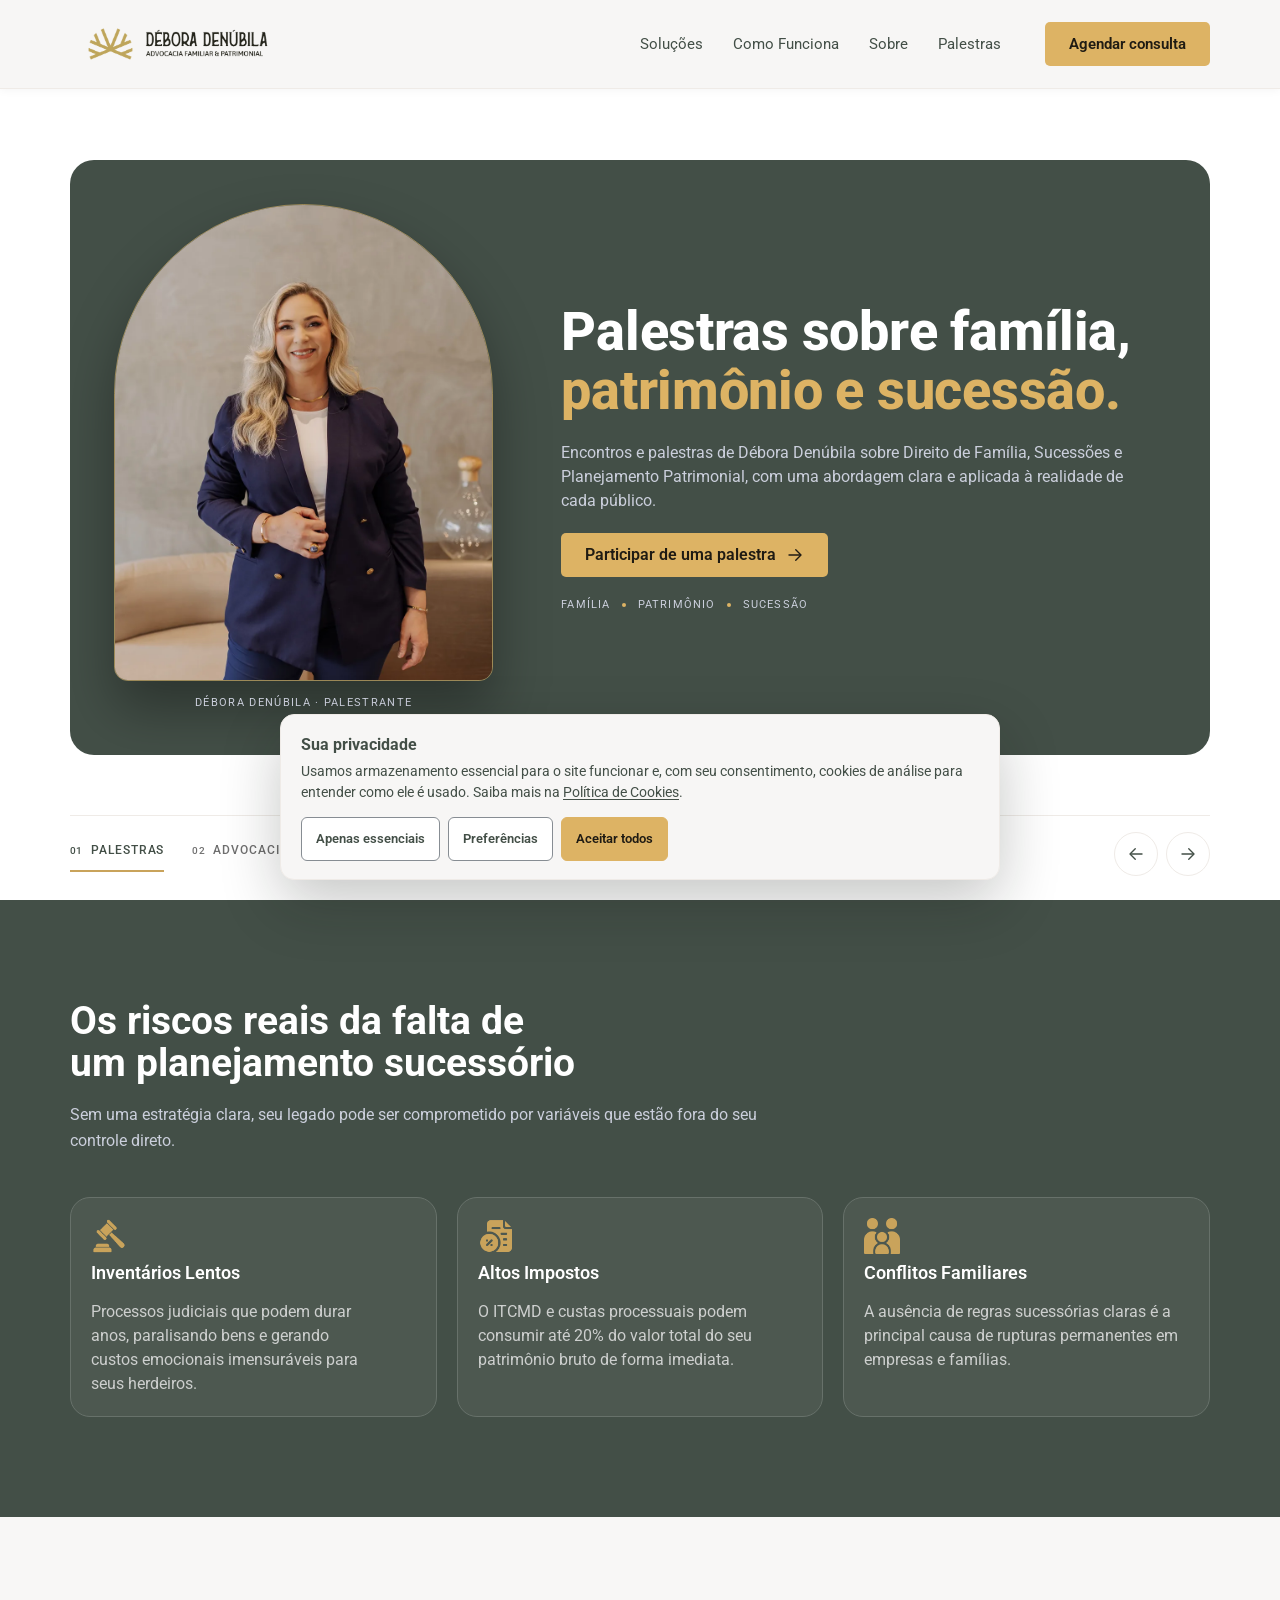
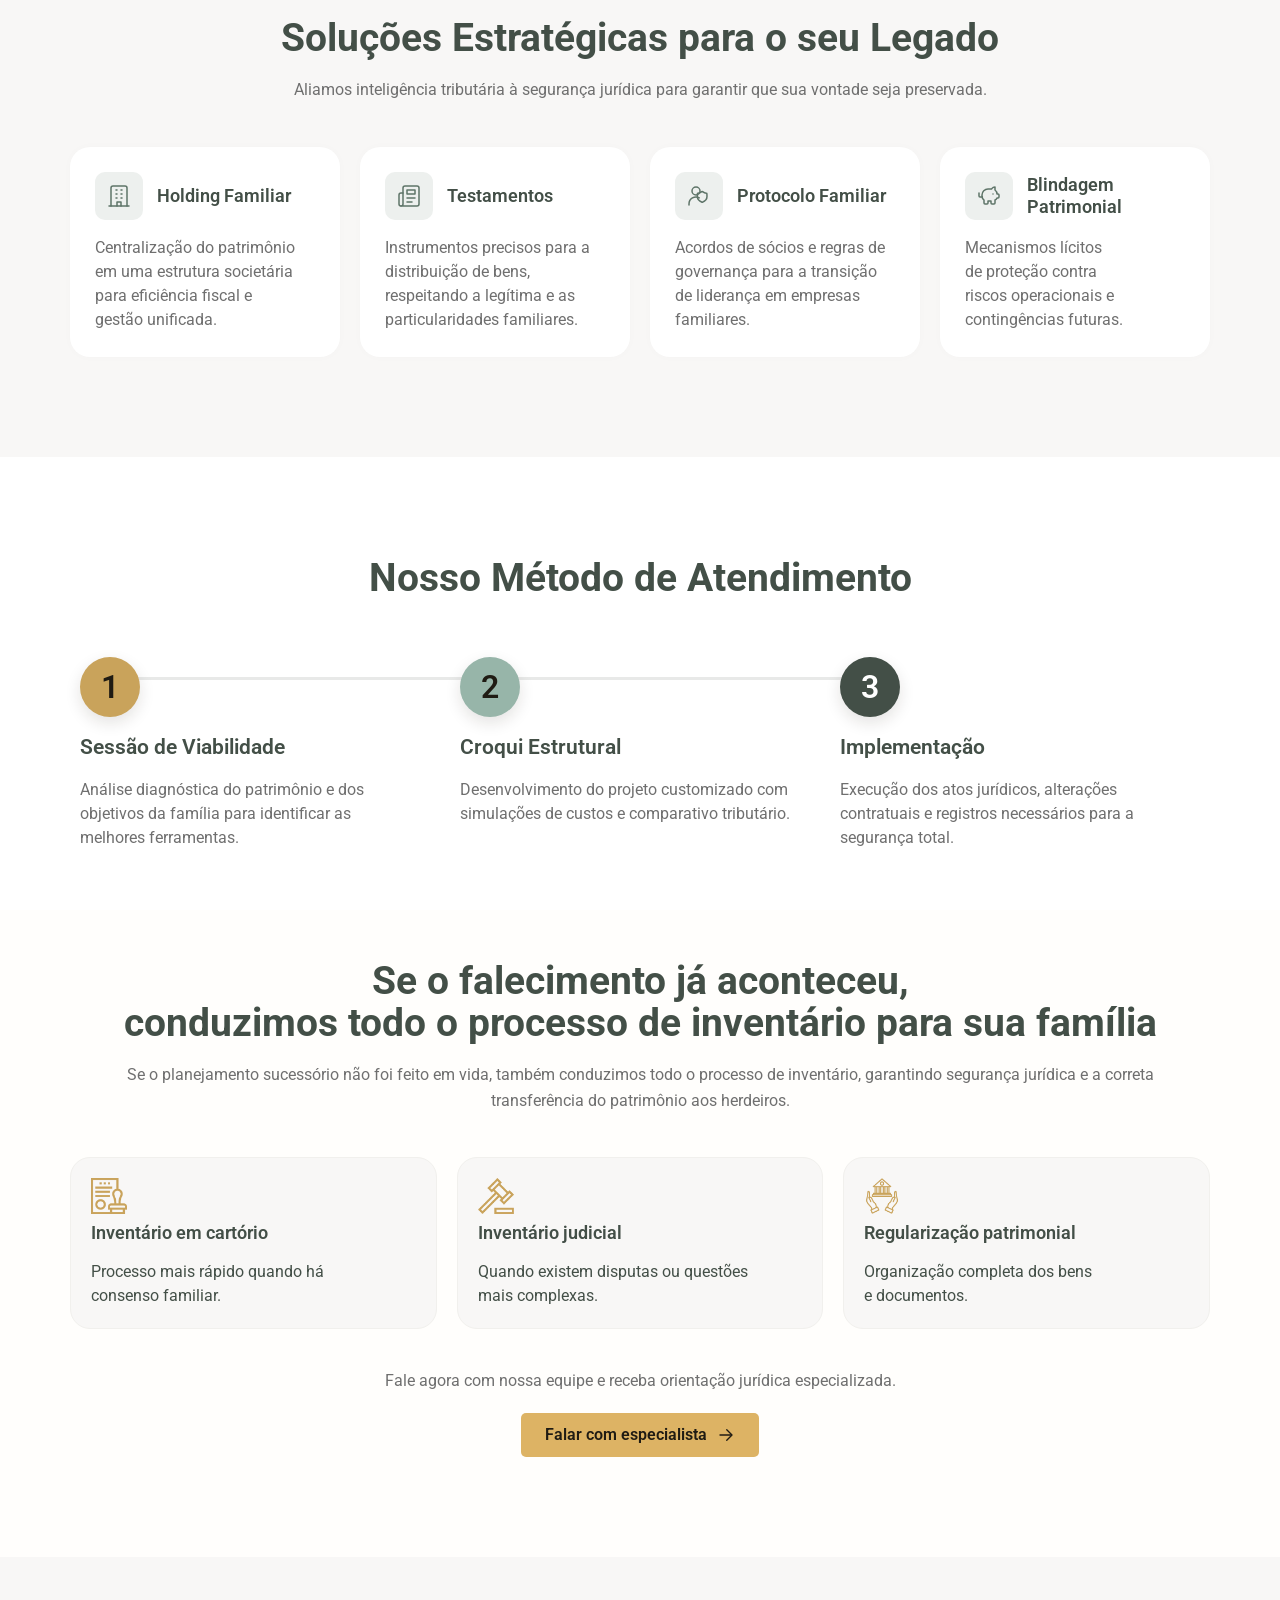
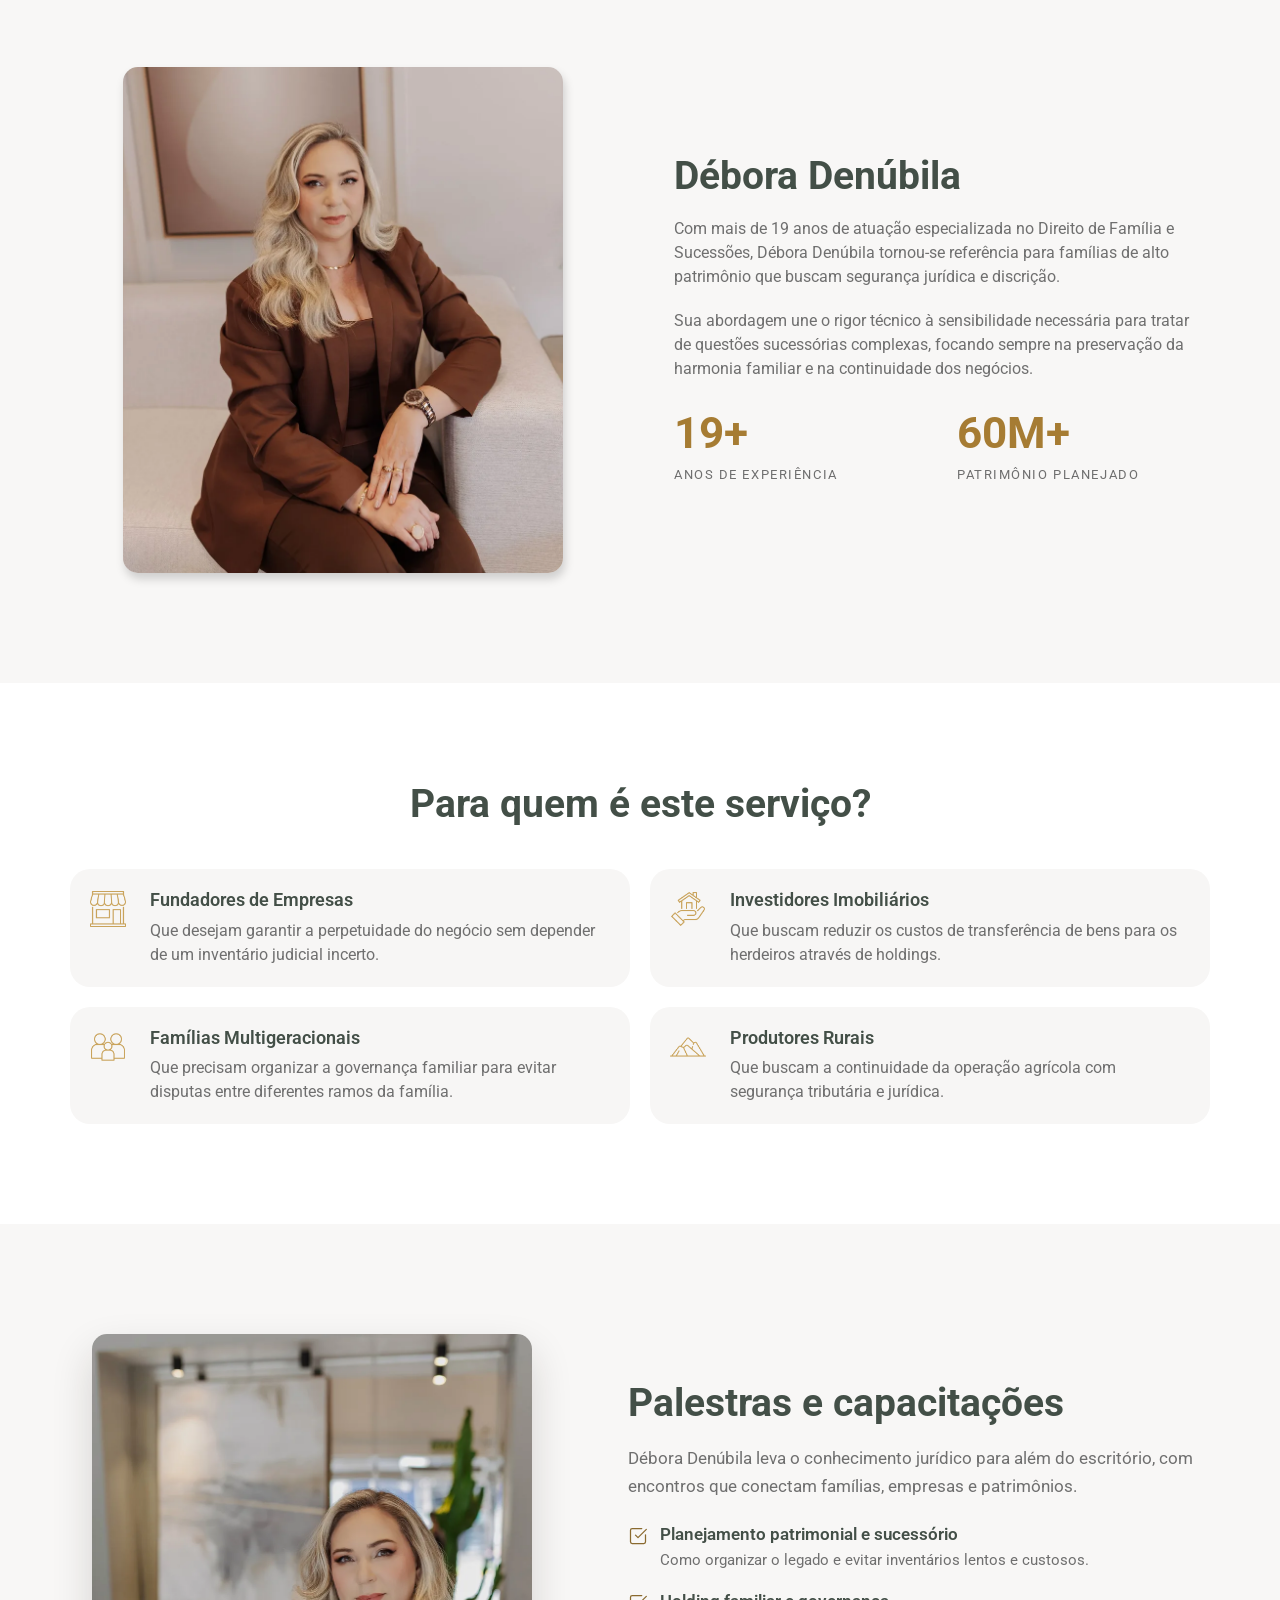
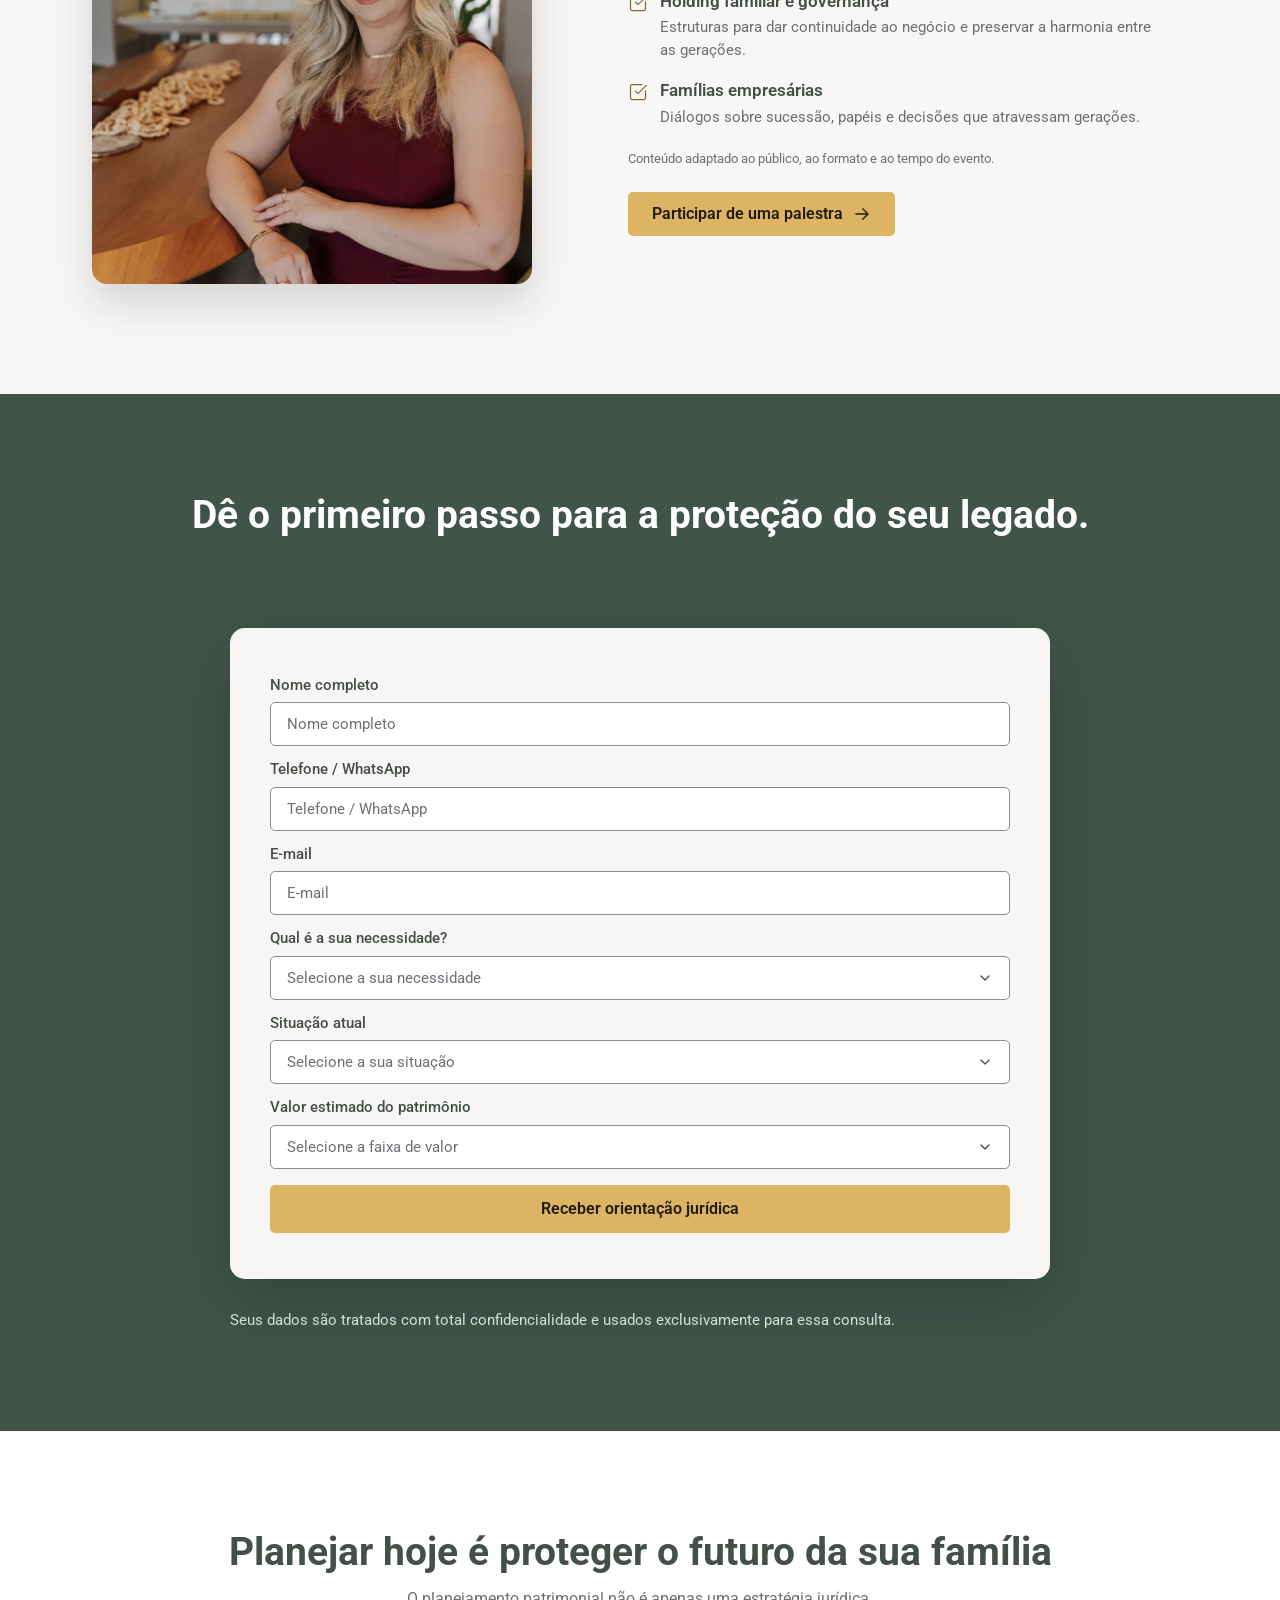
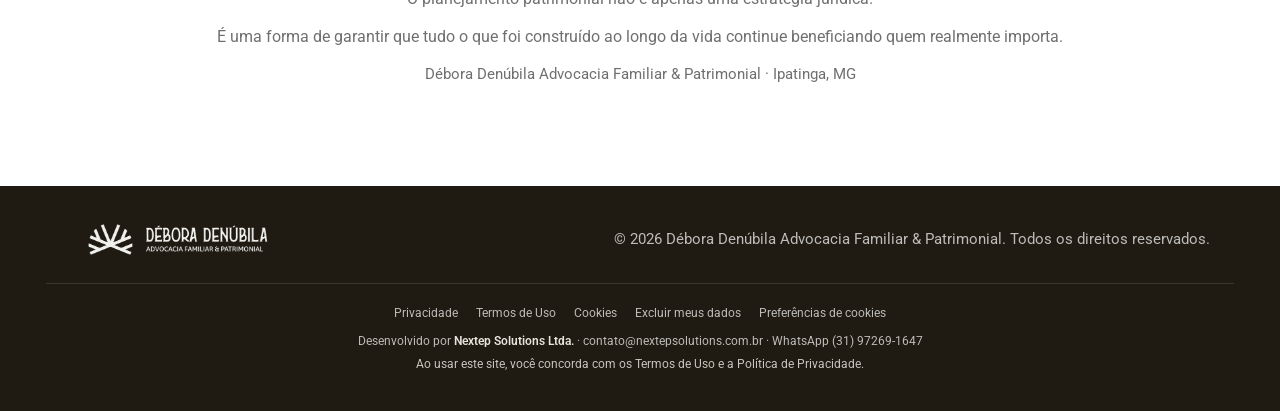
==== index.html @ 802c4f23 "feat: site institucional Debora Denubila com deploy CI/CD" ====
<!DOCTYPE html>
<html lang="pt-BR" class="no-js">
<head>
  <meta charset="UTF-8">
  <meta name="viewport" content="width=device-width, initial-scale=1.0, viewport-fit=cover">

  <title>Débora Denúbila | Advocacia Familiar e Patrimonial</title>
  <meta name="description" content="Planejamento sucessório, holding familiar, inventário e proteção patrimonial em Ipatinga/MG. Palestras e capacitações com a Dra. Débora Denúbila.">
  <meta name="theme-color" content="#434F47">
  <link rel="canonical" href="https://deboradenubila.adv.br/">

  <!-- Open Graph / redes sociais -->
  <meta property="og:type" content="website">
  <meta property="og:locale" content="pt_BR">
  <meta property="og:url" content="https://deboradenubila.adv.br/">
  <meta property="og:site_name" content="Débora Denúbila Advocacia Familiar &amp; Patrimonial">
  <meta property="og:title" content="Débora Denúbila | Advocacia Familiar e Patrimonial">
  <meta property="og:description" content="Planejamento sucessório, holding familiar, inventário e proteção patrimonial em Ipatinga/MG. Palestras e capacitações com a Dra. Débora Denúbila.">
  <meta property="og:image" content="https://deboradenubila.adv.br/assets/img/og-debora-denubila.jpg">
  <meta property="og:image:width" content="1200">
  <meta property="og:image:height" content="630">
  <meta property="og:image:alt" content="Débora Denúbila, advogada especializada em Direito de Família e Sucessões">
  <meta name="twitter:card" content="summary_large_image">

  <!-- Ícones -->
  <link rel="icon" href="assets/icons/favicon-32.png" sizes="32x32" type="image/png">
  <link rel="icon" href="assets/icons/favicon-192.png" sizes="192x192" type="image/png">
  <link rel="apple-touch-icon" href="assets/icons/favicon-180.png">
  <link rel="manifest" href="site.webmanifest">

  <!-- Fontes e estilos -->
  <link rel="preload" href="assets/fonts/roboto-latin.woff2" as="font" type="font/woff2" crossorigin>
  <link rel="preload" href="assets/img/palestra-debora-900.webp" as="image" type="image/webp"
        imagesrcset="assets/img/palestra-debora-900.webp 900w, assets/img/palestra-debora-1400.webp 1400w"
        imagesizes="(max-width: 860px) 100vw, 444px">
  <link rel="stylesheet" href="assets/css/styles.css">
  <link rel="stylesheet" href="assets/css/legal.css">

  <noscript>
    <style>
      #consultation-form button[type="submit"],
      .menu-toggle { display: none; }
    </style>
  </noscript>

  <!-- Dados estruturados (SEO) -->
  <script type="application/ld+json">
  {
    "@context": "https://schema.org",
    "@type": "Attorney",
    "name": "Débora Denúbila Advocacia Familiar & Patrimonial",
    "alternateName": "Débora Denúbila",
    "url": "https://deboradenubila.adv.br/",
    "logo": "https://deboradenubila.adv.br/assets/img/logo-escura.png",
    "image": "https://deboradenubila.adv.br/assets/img/og-debora-denubila.jpg",
    "telephone": "+55-31-99987-6858",
    "priceRange": "$$",
    "description": "Advocacia especializada em Direito de Família e Sucessões, planejamento patrimonial, holding familiar, testamentos, inventários e palestras em Ipatinga/MG.",
    "address": {
      "@type": "PostalAddress",
      "addressLocality": "Ipatinga",
      "addressRegion": "MG",
      "addressCountry": "BR"
    },
    "areaServed": { "@type": "City", "name": "Ipatinga" },
    "founder": { "@type": "Person", "name": "Débora Denúbila", "jobTitle": "Advogada" },
    "knowsAbout": [
      "Direito de Família",
      "Direito das Sucessões",
      "Planejamento patrimonial",
      "Holding familiar",
      "Inventário",
      "Testamento",
      "Blindagem patrimonial",
      "Palestras e capacitações"
    ]
  }
  </script>

  <!-- Marca a presença de JavaScript antes da renderização (evita conteúdo oculto sem JS) -->
  <script>document.documentElement.classList.replace('no-js', 'js');</script>

  <!-- Google Tag Manager: carregado por assets/js/consent.js apenas após consentimento de análise. -->
</head>

<body>
  <a class="skip-link" href="#conteudo">Ir para o conteúdo</a>

  <!-- Biblioteca de ícones (SVG inline, sem dependências externas) -->
  <svg class="svg-sprite" xmlns="http://www.w3.org/2000/svg" aria-hidden="true" focusable="false">
    <symbol id="i-arrow-right" viewBox="0 0 24 24">
      <g fill="none" stroke="currentColor" stroke-width="1.8" stroke-linecap="round" stroke-linejoin="round">
        <path d="M4 12h15"/><path d="m13 5 7 7-7 7"/>
      </g>
    </symbol>
    <symbol id="i-arrow-left" viewBox="0 0 24 24">
      <g fill="none" stroke="currentColor" stroke-width="1.8" stroke-linecap="round" stroke-linejoin="round">
        <path d="M20 12H5"/><path d="m11 19-7-7 7-7"/>
      </g>
    </symbol>
    <symbol id="i-shield" viewBox="0 0 24 24">
      <g fill="none" stroke="currentColor" stroke-width="1.6" stroke-linecap="round" stroke-linejoin="round">
        <path d="M20 13c0 5-3.5 7.5-7.66 8.95a1 1 0 0 1-.67-.01C7.5 20.5 4 18 4 13V6a1 1 0 0 1 1-1c2 0 4.5-1.2 6.24-2.72a1.17 1.17 0 0 1 1.52 0C14.51 3.81 17 5 19 5a1 1 0 0 1 1 1z"/>
      </g>
    </symbol>
    <symbol id="i-arrow-down-right" viewBox="0 0 24 24">
      <g fill="none" stroke="currentColor" stroke-width="1.6" stroke-linecap="round" stroke-linejoin="round">
        <path d="m7 7 10 10"/><path d="M17 7v10H7"/>
      </g>
    </symbol>
    <symbol id="i-users" viewBox="0 0 24 24">
      <g fill="none" stroke="currentColor" stroke-width="1.6" stroke-linecap="round" stroke-linejoin="round">
        <path d="M16 21v-2a4 4 0 0 0-4-4H6a4 4 0 0 0-4 4v2"/>
        <circle cx="9" cy="7" r="4"/>
        <path d="M22 21v-2a4 4 0 0 0-3-3.87"/><path d="M16 3.13a4 4 0 0 1 0 7.75"/>
      </g>
    </symbol>
    <symbol id="i-building" viewBox="0 0 24 24">
      <g fill="none" stroke="currentColor" stroke-width="1.5" stroke-linecap="round" stroke-linejoin="round">
        <path d="M4 22V4a2 2 0 0 1 2-2h12a2 2 0 0 1 2 2v18"/>
        <path d="M2 22h20"/><path d="M9 6h1"/><path d="M14 6h1"/><path d="M9 10h1"/><path d="M14 10h1"/>
        <path d="M9 14h1"/><path d="M14 14h1"/><path d="M10 22v-4h4v4"/>
      </g>
    </symbol>
    <symbol id="i-documents" viewBox="0 0 24 24">
      <g fill="none" stroke="currentColor" stroke-width="1.5" stroke-linecap="round" stroke-linejoin="round">
        <path d="M4 22h16a2 2 0 0 0 2-2V4a2 2 0 0 0-2-2H8a2 2 0 0 0-2 2v16a2 2 0 0 1-2 2Z"/>
        <path d="M4 22a2 2 0 0 1-2-2v-9c0-1.1.9-2 2-2h2"/>
        <path d="M18 14h-8"/><path d="M15 18h-5"/><path d="M10 6h8v4h-8Z"/>
      </g>
    </symbol>
    <symbol id="i-user-shield" viewBox="0 0 24 24">
      <g fill="none" stroke="currentColor" stroke-width="1.5" stroke-linecap="round" stroke-linejoin="round">
        <circle cx="9" cy="7" r="4"/>
        <path d="M2 21v-1a7 7 0 0 1 10.3-6.2"/>
        <path d="M20 12.5c0 3.2-2.2 4.8-4.6 5.7a.7.7 0 0 1-.4 0C12.6 17.3 10.4 15.7 10.4 12.5V9.8a.6.6 0 0 1 .6-.6c1.2 0 2.7-.7 3.7-1.6a.7.7 0 0 1 .9 0c1 .9 2.5 1.6 3.7 1.6a.6.6 0 0 1 .6.6Z"/>
      </g>
    </symbol>
    <symbol id="i-piggy-bank" viewBox="0 0 24 24">
      <g fill="none" stroke="currentColor" stroke-width="1.5" stroke-linecap="round" stroke-linejoin="round">
        <path d="M11 17h3v2a1 1 0 0 0 1 1h2a1 1 0 0 0 1-1v-3a3.16 3.16 0 0 0 2-2h1a1 1 0 0 0 1-1v-2a1 1 0 0 0-1-1h-1a5 5 0 0 0-2-4V3a4 4 0 0 0-3.2 1.6l-.3.4H11a6 6 0 0 0-6 6v1a5 5 0 0 0 2 4v3a1 1 0 0 0 1 1h2a1 1 0 0 0 1-1v-2Z"/>
        <path d="M16 10h.01"/><path d="M2 9v3a1 1 0 0 0 1 1h2.4"/>
      </g>
    </symbol>
    <symbol id="i-check-square" viewBox="0 0 24 24">
      <g fill="none" stroke="currentColor" stroke-width="1.5" stroke-linecap="round" stroke-linejoin="round">
        <path d="M21 10.5V19a2 2 0 0 1-2 2H5a2 2 0 0 1-2-2V5a2 2 0 0 1 2-2h11.5"/>
        <path d="m9 11 3 3L22 4"/>
      </g>
    </symbol>
  </svg>

  <header class="site-header" data-header>
    <div class="container site-header__inner">
      <a class="brand" href="#inicio" aria-label="Débora Denúbila — voltar ao início">
        <img src="assets/img/logo-escura.png" width="640" height="199" alt="Débora Denúbila — Advocacia Familiar e Patrimonial">
      </a>

      <div class="site-header__actions">
        <nav class="nav" aria-label="Navegação principal">
          <a href="#solucoes">Soluções</a>
          <a href="#funciona">Como Funciona</a>
          <a href="#sobre">Sobre</a>
          <a href="#palestras">Palestras</a>
        </nav>
        <a class="btn btn--sm" href="#form">Agendar consulta</a>
        <button class="menu-toggle" type="button" aria-expanded="false"
                aria-controls="mobile-menu" aria-label="Abrir menu" data-menu-toggle>
          <span class="menu-toggle__bars" aria-hidden="true">
            <span></span><span></span><span></span>
          </span>
        </button>
      </div>
    </div>

    <nav class="mobile-menu" id="mobile-menu" aria-label="Navegação móvel">
      <div class="mobile-menu__links">
        <a href="#solucoes">Soluções</a>
        <a href="#funciona">Como Funciona</a>
        <a href="#sobre">Sobre</a>
        <a href="#palestras">Palestras</a>
      </div>
      <a class="btn btn--block" href="#form">Agendar consulta</a>
    </nav>
  </header>

  <main id="conteudo">

    <!-- ================= HERO ================= -->
    <section class="hero" id="inicio" aria-label="Destaques">
      <div class="container hero__slider" data-slider>
        <div class="hero__viewport">
          <div class="hero__track" data-slider-track>
            <article class="hero__slide hero__slide--palestras" id="hero-slide-palestras" data-slide
                     aria-roledescription="slide" aria-label="1 de 2: Palestras">
              <div class="hero__grid">
                <div class="hero__content">
                  <h1 class="hero__title hero__title--palestras" id="hero-title">
                    Palestras sobre família,<br>
                    <span>patrimônio e sucessão.</span>
                  </h1>

                  <p class="hero__lead">
                    Encontros e palestras de Débora Denúbila sobre Direito de Família,
                    Sucessões e Planejamento Patrimonial, com uma abordagem clara e
                    aplicada à realidade de cada público.
                  </p>

                  <a class="btn" href="#palestras" data-necessidade="Quero participar de uma palestra">
                    Participar de uma palestra
                    <svg class="icon" aria-hidden="true"><use href="#i-arrow-right"></use></svg>
                  </a>

                  <ul class="hero__features hero__features--topics" aria-label="Temas das palestras">
                    <li>Família</li>
                    <li>Patrimônio</li>
                    <li>Sucessão</li>
                  </ul>
                </div>

                <div class="hero__media">
                  <picture>
                    <source type="image/webp"
                            srcset="assets/img/palestra-debora-900.webp 900w, assets/img/palestra-debora-1400.webp 1400w"
                            sizes="(max-width: 860px) 100vw, 444px">
                    <img src="assets/img/palestra-debora-900.jpg" width="900" height="1132"
                         alt="Débora Denúbila, advogada e palestrante, sorrindo em um ambiente corporativo"
                         fetchpriority="high" decoding="async">
                  </picture>
                  <p class="hero__caption">Débora Denúbila · Palestrante</p>
                </div>
              </div>
            </article>

            <article class="hero__slide" id="hero-slide-advocacia" data-slide
                     aria-roledescription="slide" aria-label="2 de 2: Advocacia">
              <div class="hero__grid">
                <div class="hero__content">
                  <h2 class="hero__title">
                    Organize seu patrimônio hoje e proteja o<br>
                    <span>futuro da sua família</span>
                  </h2>

                  <p class="hero__lead">
                    Evite inventários penosos e minimize a carga tributária com estratégias
                    personalizadas para empresários e famílias de alto patrimônio.
                  </p>

                  <a class="btn" href="#form">
                    Agendar sessão de viabilidade
                    <svg class="icon" aria-hidden="true"><use href="#i-arrow-right"></use></svg>
                  </a>

                  <ul class="hero__features" aria-label="Benefícios do planejamento">
                    <li><svg class="icon" aria-hidden="true"><use href="#i-shield"></use></svg> Proteção patrimonial</li>
                    <li><svg class="icon" aria-hidden="true"><use href="#i-arrow-down-right"></use></svg> Redução de custos tributários</li>
                    <li><svg class="icon" aria-hidden="true"><use href="#i-users"></use></svg> Sucessão familiar organizada</li>
                  </ul>
                </div>

                <div class="hero__media">
                  <picture>
                    <source type="image/webp"
                            srcset="assets/img/hero-debora-900.webp 900w, assets/img/hero-debora-1400.webp 1400w"
                            sizes="(max-width: 860px) 100vw, 444px">
                    <img src="assets/img/hero-debora-900.jpg" width="900" height="1132"
                         alt="Débora Denúbila, advogada especializada em Direito de Família e Sucessões"
                         fetchpriority="low" decoding="async">
                  </picture>
                </div>
              </div>
            </article>
          </div>
        </div>

        <div class="hero__controls">
          <div class="hero__tabs" role="group" aria-label="Escolher destaque">
            <button class="hero__tab is-active" type="button" data-slide-to="0"
                    aria-label="Ir para o slide 1: Palestras" aria-controls="hero-slide-palestras"
                    aria-current="true">
              <span aria-hidden="true">01</span> Palestras
            </button>
            <button class="hero__tab" type="button" data-slide-to="1"
                    aria-label="Ir para o slide 2: Advocacia" aria-controls="hero-slide-advocacia">
              <span aria-hidden="true">02</span> Advocacia
            </button>
          </div>

          <div class="hero__arrows">
            <button class="hero__arrow" type="button" data-slide-prev aria-label="Slide anterior">
              <svg class="icon" aria-hidden="true"><use href="#i-arrow-left"></use></svg>
            </button>
            <button class="hero__arrow" type="button" data-slide-next aria-label="Próximo slide">
              <svg class="icon" aria-hidden="true"><use href="#i-arrow-right"></use></svg>
            </button>
          </div>

        </div>

        <p class="sr-only" data-slide-status aria-live="polite">Slide 1 de 2: Palestras</p>
      </div>
    </section>

    <!-- ================= RISCOS ================= -->
    <section class="section section--dark" aria-labelledby="riscos-title">
      <div class="container">
        <h2 class="section__title section__title--light" id="riscos-title" data-reveal>
          Os riscos reais da falta de um planejamento sucessório
        </h2>
        <p class="section__lead section__lead--light" data-reveal>
          Sem uma estratégia clara, seu legado pode ser comprometido por variáveis
          que estão fora do seu controle direto.
        </p>

        <div class="cards cards--3 cards--dark">
          <article class="card card--dark" data-reveal>
            <img class="card__icon" src="assets/icons/auction.png" width="128" height="128" alt="" loading="lazy" decoding="async">
            <h3>Inventários Lentos</h3>
            <p>Processos judiciais que podem durar anos, paralisando bens e gerando custos emocionais imensuráveis para seus herdeiros.</p>
          </article>

          <article class="card card--dark" data-reveal>
            <img class="card__icon" src="assets/icons/tax.png" width="128" height="128" alt="" loading="lazy" decoding="async">
            <h3>Altos Impostos</h3>
            <p>O ITCMD e custas processuais podem consumir até 20% do valor total do seu patrimônio bruto de forma imediata.</p>
          </article>

          <article class="card card--dark" data-reveal>
            <img class="card__icon" src="assets/icons/family.png" width="128" height="128" alt="" loading="lazy" decoding="async">
            <h3>Conflitos Familiares</h3>
            <p>A ausência de regras sucessórias claras é a principal causa de rupturas permanentes em empresas e famílias.</p>
          </article>
        </div>
      </div>
    </section>

    <!-- ================= SOLUÇÕES ================= -->
    <section class="section section--cream" id="solucoes" aria-labelledby="solucoes-title">
      <div class="container">
        <h2 class="section__title section__title--center" id="solucoes-title" data-reveal>
          Soluções Estratégicas para o seu Legado
        </h2>
        <p class="section__lead section__lead--center" data-reveal>
          Aliamos inteligência tributária à segurança jurídica para garantir que sua vontade seja preservada.
        </p>

        <div class="cards cards--4">
          <article class="card card--solution" data-reveal>
            <h3>Holding Familiar</h3>
            <span class="card__icon-box" aria-hidden="true">
              <svg class="icon"><use href="#i-building"></use></svg>
            </span>
            <p>Centralização do patrimônio em uma estrutura societária para eficiência fiscal e gestão unificada.</p>
          </article>

          <article class="card card--solution" data-reveal>
            <h3>Testamentos</h3>
            <span class="card__icon-box" aria-hidden="true">
              <svg class="icon"><use href="#i-documents"></use></svg>
            </span>
            <p>Instrumentos precisos para a distribuição de bens, respeitando a legítima e as particularidades familiares.</p>
          </article>

          <article class="card card--solution" data-reveal>
            <h3>Protocolo Familiar</h3>
            <span class="card__icon-box" aria-hidden="true">
              <svg class="icon"><use href="#i-user-shield"></use></svg>
            </span>
            <p>Acordos de sócios e regras de governança para a transição de liderança em empresas familiares.</p>
          </article>

          <article class="card card--solution" data-reveal>
            <h3>Blindagem Patrimonial</h3>
            <span class="card__icon-box" aria-hidden="true">
              <svg class="icon"><use href="#i-piggy-bank"></use></svg>
            </span>
            <p>Mecanismos lícitos de proteção contra riscos operacionais e contingências futuras.</p>
          </article>
        </div>
      </div>
    </section>

    <!-- ================= MÉTODO ================= -->
    <section class="method" id="funciona" aria-labelledby="metodo-title">
      <div class="container">
        <h2 class="section__title section__title--center method__title" id="metodo-title" data-reveal>
          Nosso Método de Atendimento
        </h2>
      </div>

      <div class="container">
        <ol class="steps">
          <li class="step" data-reveal>
            <span class="step__badge step__badge--gold">1</span>
            <h3>Sessão de Viabilidade</h3>
            <p>Análise diagnóstica do patrimônio e dos objetivos da família para identificar as melhores ferramentas.</p>
          </li>

          <li class="step" data-reveal>
            <span class="step__badge step__badge--sage">2</span>
            <h3>Croqui Estrutural</h3>
            <p>Desenvolvimento do projeto customizado com simulações de custos e comparativo tributário.</p>
          </li>

          <li class="step" data-reveal>
            <span class="step__badge step__badge--green">3</span>
            <h3>Implementação</h3>
            <p>Execução dos atos jurídicos, alterações contratuais e registros necessários para a segurança total.</p>
          </li>
        </ol>
      </div>
    </section>

    <!-- ================= INVENTÁRIO ================= -->
    <section class="section section--ivory section--inventory" aria-labelledby="inventario-title">
      <div class="container">
        <h2 class="section__title section__title--center" id="inventario-title" data-reveal>
          Se o falecimento já aconteceu,<br>
          conduzimos todo o processo de inventário para sua família
        </h2>
        <p class="section__lead section__lead--center section__lead--wide" data-reveal>
          Se o planejamento sucessório não foi feito em vida, também conduzimos todo o
          processo de inventário, garantindo segurança jurídica e a correta transferência
          do patrimônio aos herdeiros.
        </p>

        <div class="cards cards--3">
          <article class="card card--inventory" data-reveal>
            <img class="card__icon" src="assets/icons/certificate.png" width="128" height="128" alt="" loading="lazy" decoding="async">
            <h3>Inventário em cartório</h3>
            <p>Processo mais rápido quando há consenso familiar.</p>
          </article>

          <article class="card card--inventory" data-reveal>
            <img class="card__icon" src="assets/icons/judicial.png" width="128" height="128" alt="" loading="lazy" decoding="async">
            <h3>Inventário judicial</h3>
            <p>Quando existem disputas ou questões mais complexas.</p>
          </article>

          <article class="card card--inventory" data-reveal>
            <img class="card__icon" src="assets/icons/protect.png" width="128" height="128" alt="" loading="lazy" decoding="async">
            <h3>Regularização patrimonial</h3>
            <p>Organização completa dos bens e documentos.</p>
          </article>
        </div>

        <div class="inventory__cta" data-reveal>
          <p>Fale agora com nossa equipe e receba orientação jurídica especializada.</p>
          <a class="btn" href="#form">
            Falar com especialista
            <svg class="icon" aria-hidden="true"><use href="#i-arrow-right"></use></svg>
          </a>
        </div>
      </div>
    </section>

    <!-- ================= SOBRE ================= -->
    <section class="section section--cream about" id="sobre" aria-labelledby="sobre-title">
      <div class="container about__grid">
        <div class="about__media" data-reveal>
          <picture>
            <source type="image/webp"
                    srcset="assets/img/sobre-debora-900.webp 900w, assets/img/sobre-debora-1400.webp 1400w"
                    sizes="(max-width: 860px) 100vw, 440px">
            <img src="assets/img/sobre-debora-900.jpg" width="900" height="1035"
                 alt="Débora Denúbila em seu escritório de advocacia"
                 loading="lazy" decoding="async">
          </picture>
        </div>

        <div class="about__content" data-reveal>
          <h2 class="section__title" id="sobre-title">Débora Denúbila</h2>
          <p>
            Com mais de 19 anos de atuação especializada no Direito de Família e Sucessões,
            Débora Denúbila tornou-se referência para famílias de alto patrimônio que buscam
            segurança jurídica e discrição.
          </p>
          <p>
            Sua abordagem une o rigor técnico à sensibilidade necessária para tratar de
            questões sucessórias complexas, focando sempre na preservação da harmonia
            familiar e na continuidade dos negócios.
          </p>

          <dl class="stats">
            <div class="stat">
              <dt class="stat__label">Anos de experiência</dt>
              <dd class="stat__value">19+</dd>
            </div>
            <div class="stat">
              <dt class="stat__label">Patrimônio planejado</dt>
              <dd class="stat__value">60M+</dd>
            </div>
          </dl>
        </div>
      </div>
    </section>

    <!-- ================= PARA QUEM ================= -->
    <section class="section audience" aria-labelledby="publico-title">
      <div class="container">
        <h2 class="section__title section__title--center" id="publico-title" data-reveal>
          Para quem é este serviço?
        </h2>

        <div class="cards cards--2">
          <article class="card card--audience" data-reveal>
            <img class="card__icon" src="assets/icons/shopping-store.png" width="128" height="128" alt="" loading="lazy" decoding="async">
            <div class="card__body">
              <h3>Fundadores de Empresas</h3>
              <p>Que desejam garantir a perpetuidade do negócio sem depender de um inventário judicial incerto.</p>
            </div>
          </article>

          <article class="card card--audience" data-reveal>
            <img class="card__icon" src="assets/icons/loan.png" width="128" height="128" alt="" loading="lazy" decoding="async">
            <div class="card__body">
              <h3>Investidores Imobiliários</h3>
              <p>Que buscam reduzir os custos de transferência de bens para os herdeiros através de holdings.</p>
            </div>
          </article>

          <article class="card card--audience" data-reveal>
            <img class="card__icon" src="assets/icons/family-1.png" width="128" height="128" alt="" loading="lazy" decoding="async">
            <div class="card__body">
              <h3>Famílias Multigeracionais</h3>
              <p>Que precisam organizar a governança familiar para evitar disputas entre diferentes ramos da família.</p>
            </div>
          </article>

          <article class="card card--audience" data-reveal>
            <img class="card__icon" src="assets/icons/mountain.png" width="128" height="128" alt="" loading="lazy" decoding="async">
            <div class="card__body">
              <h3>Produtores Rurais</h3>
              <p>Que buscam a continuidade da operação agrícola com segurança tributária e jurídica.</p>
            </div>
          </article>
        </div>
      </div>
    </section>

    <!-- ================= PALESTRAS ================= -->
    <section class="section section--cream palestras" id="palestras" aria-labelledby="palestras-title">
      <div class="container palestras__grid">
        <div class="palestras__media" data-reveal>
          <picture>
            <source type="image/webp" srcset="assets/img/palestras-debora-900.webp">
            <img src="assets/img/palestras-debora-900.jpg" width="900" height="1125"
                 alt="Débora Denúbila em um encontro sobre Direito de Família e Sucessões"
                 loading="lazy" decoding="async">
          </picture>
        </div>

        <div class="palestras__content" data-reveal>
          <h2 class="section__title" id="palestras-title">Palestras e capacitações</h2>
          <p class="palestras__lead">
            Débora Denúbila leva o conhecimento jurídico para além do escritório,
            com encontros que conectam famílias, empresas e patrimônios.
          </p>

          <ul class="topic-list">
            <li>
              <svg class="icon" aria-hidden="true"><use href="#i-check-square"></use></svg>
              <div>
                <h3>Planejamento patrimonial e sucessório</h3>
                <p>Como organizar o legado e evitar inventários lentos e custosos.</p>
              </div>
            </li>
            <li>
              <svg class="icon" aria-hidden="true"><use href="#i-check-square"></use></svg>
              <div>
                <h3>Holding familiar e governança</h3>
                <p>Estruturas para dar continuidade ao negócio e preservar a harmonia entre as gerações.</p>
              </div>
            </li>
            <li>
              <svg class="icon" aria-hidden="true"><use href="#i-check-square"></use></svg>
              <div>
                <h3>Famílias empresárias</h3>
                <p>Diálogos sobre sucessão, papéis e decisões que atravessam gerações.</p>
              </div>
            </li>
          </ul>

          <p class="palestras__note">Conteúdo adaptado ao público, ao formato e ao tempo do evento.</p>

          <a class="btn" href="#form" data-necessidade="Quero participar de uma palestra">
            Participar de uma palestra
            <svg class="icon" aria-hidden="true"><use href="#i-arrow-right"></use></svg>
          </a>
        </div>
      </div>
    </section>

    <!-- ================= FORMULÁRIO ================= -->
    <section class="section section--form" id="form" aria-labelledby="form-title">
      <div class="container">
        <h2 class="section__title section__title--light section__title--center" id="form-title" data-reveal>
          Dê o primeiro passo para a proteção do seu legado.
        </h2>
        <p class="section__lead section__lead--light section__lead--center" data-reveal>
          Não deixe para amanhã a segurança que sua família precisa hoje.
          Agende uma reunião estratégica agora mesmo.
        </p>

        <div class="form-card" data-reveal>
          <form class="form" id="consultation-form" novalidate>
            <div class="form__summary" id="form-summary" role="alert" tabindex="-1" hidden>
              <p class="form__summary-title">Revise os campos destacados para continuar:</p>
              <ul class="form__summary-list"></ul>
            </div>

            <div class="field">
              <label for="nome">Nome completo</label>
              <input type="text" id="nome" name="nome" placeholder="Nome completo"
                     autocomplete="name" required minlength="2">
            </div>

            <div class="field">
              <label for="telefone">Telefone / WhatsApp</label>
              <input type="tel" id="telefone" name="telefone" placeholder="Telefone / WhatsApp"
                     autocomplete="tel" inputmode="tel" required>
            </div>

            <div class="field">
              <label for="email">E-mail</label>
              <input type="email" id="email" name="email" placeholder="E-mail"
                     autocomplete="email" inputmode="email" required>
            </div>

            <div class="field">
              <label for="necessidade">Qual é a sua necessidade?</label>
              <div class="select-wrap">
                <select id="necessidade" name="necessidade" required>
                  <option value="" selected disabled>Selecione a sua necessidade</option>
                  <option>Planejamento patrimonial</option>
                  <option>Holding familiar</option>
                  <option>Inventário após falecimento</option>
                  <option>Testamento</option>
                  <option>Quero participar de uma palestra</option>
                  <option>Outro assunto</option>
                </select>
              </div>
            </div>

            <div class="field">
              <label for="situacao">Situação atual</label>
              <div class="select-wrap">
                <select id="situacao" name="situacao" required>
                  <option value="" selected disabled>Selecione a sua situação</option>
                  <option>O falecimento já aconteceu</option>
                  <option>Estamos planejando a sucessão</option>
                  <option>Quero entender melhor as possibilidades</option>
                  <option>Outro</option>
                </select>
              </div>
            </div>

            <div class="field">
              <label for="patrimonio">Valor estimado do patrimônio</label>
              <div class="select-wrap">
                <select id="patrimonio" name="patrimonio" required>
                  <option value="" selected disabled>Selecione a faixa de valor</option>
                  <option>Até R$ 1 milhão</option>
                  <option>Entre R$ 1M e R$ 5M</option>
                  <option>Entre R$ 5M e R$ 10M</option>
                  <option>Acima de R$ 10M</option>
                  <option>Prefiro não informar</option>
                </select>
              </div>
            </div>

            <button class="btn btn--block" type="submit">Receber orientação jurídica</button>

            <p class="form__status" role="status" aria-live="polite"></p>

            <noscript>
              <p class="form__noscript">
                Para enviar seus dados, ative o JavaScript ou
                <a href="https://wa.me/5531999876858?text=Ol%C3%A1%2C%20vim%20do%20site%20e%20gostaria%20de%20agendar%20uma%20consulta."
                   target="_blank" rel="noopener noreferrer">fale conosco pelo WhatsApp</a>.
              </p>
            </noscript>
          </form>
        </div>

        <p class="form-note">
          Seus dados são tratados com total confidencialidade e usados exclusivamente para essa consulta.
        </p>
      </div>
    </section>

    <!-- ================= ENCERRAMENTO ================= -->
    <section class="section closing" aria-labelledby="closing-title">
      <div class="container closing__inner">
        <h2 class="section__title section__title--center" id="closing-title" data-reveal>
          Planejar hoje é proteger o futuro da sua família
        </h2>
        <p data-reveal>O planejamento patrimonial não é apenas uma estratégia jurídica.</p>
        <p data-reveal>
          É uma forma de garantir que tudo o que foi construído ao longo da vida
          continue beneficiando quem realmente importa.
        </p>
        <p class="closing__signature" data-reveal>
          Débora Denúbila Advocacia Familiar &amp; Patrimonial · Ipatinga, MG
        </p>
      </div>
    </section>
  </main>

  <footer class="site-footer">
    <div class="container site-footer__inner">
      <a class="brand brand--footer" href="#inicio" aria-label="Débora Denúbila — voltar ao início">
        <img src="assets/img/logo-clara.png" width="640" height="199" alt="Débora Denúbila — Advocacia Familiar e Patrimonial" loading="lazy" decoding="async">
      </a>
      <p>&copy; <span data-year>2026</span> Débora Denúbila Advocacia Familiar &amp; Patrimonial. Todos os direitos reservados.</p>
    </div>

    <div class="container legal-footer">
      <nav class="legal-links" aria-label="Links legais">
        <a href="privacidade/">Privacidade</a>
        <a href="termos/">Termos de Uso</a>
        <a href="cookies/">Cookies</a>
        <a href="excluir-dados/">Excluir meus dados</a>
        <a href="cookies/" data-cookie-preferences>Preferências de cookies</a>
      </nav>
      <p class="legal-responsible">
        Desenvolvido por <a href="https://nextepsolutions.com.br/" target="_blank" rel="noopener noreferrer"><strong>Nextep Solutions Ltda.</strong></a> ·
        <a href="mailto:contato@nextepsolutions.com.br">contato@nextepsolutions.com.br</a> ·
        WhatsApp <a href="https://wa.me/5531972691647" target="_blank" rel="noopener noreferrer">(31) 97269-1647</a>
      </p>
      <p class="legal-consent">
        Ao usar este site, você concorda com os <a href="termos/">Termos de Uso</a>
        e a <a href="privacidade/">Política de Privacidade</a>.
      </p>
    </div>
  </footer>

  <!-- Botão flutuante do WhatsApp -->
  <a class="whatsapp" href="https://wa.me/5531999876858?text=Ol%C3%A1%2C%20vim%20do%20site%20e%20gostaria%20de%20mais%20informa%C3%A7%C3%B5es"
     target="_blank" rel="noopener noreferrer" aria-label="Falar no WhatsApp (abre em nova aba)">
    <span class="whatsapp__pulse" aria-hidden="true"></span>
    <svg viewBox="0 0 24 24" aria-hidden="true">
      <path fill="currentColor" d="M19.05 4.91A9.82 9.82 0 0 0 12.04 2C6.58 2 2.13 6.45 2.13 11.91c0 1.75.46 3.45 1.32 4.95L2.05 22l5.25-1.38c1.45.79 3.08 1.21 4.74 1.21 5.46 0 9.91-4.45 9.91-9.91 0-2.65-1.03-5.14-2.9-7.01zM12.04 20.15c-1.48 0-2.93-.4-4.2-1.15l-.3-.18-3.12.82.83-3.04-.2-.31a8.26 8.26 0 0 1-1.26-4.38c0-4.54 3.7-8.24 8.25-8.24 2.2 0 4.27.86 5.82 2.42a8.18 8.18 0 0 1 2.41 5.83c0 4.54-3.7 8.23-8.23 8.23zm4.52-6.16c-.25-.12-1.47-.72-1.69-.81-.23-.08-.39-.12-.56.12-.17.25-.64.81-.79.97-.15.17-.29.19-.54.06-.25-.12-1.05-.39-1.99-1.23-.74-.66-1.23-1.47-1.38-1.72-.14-.25-.02-.38.11-.5.11-.11.25-.29.37-.43.12-.14.17-.25.25-.41.08-.17.04-.31-.02-.43-.06-.12-.56-1.34-.76-1.84-.2-.48-.41-.42-.56-.43h-.48c-.17 0-.43.06-.66.31-.22.25-.86.85-.86 2.07 0 1.22.89 2.4 1.01 2.56.12.17 1.75 2.67 4.23 3.74.59.26 1.05.41 1.41.52.59.19 1.13.16 1.56.1.48-.07 1.47-.6 1.68-1.18.21-.58.21-1.07.14-1.18-.06-.1-.22-.16-.47-.28z"/>
    </svg>
  </a>

  <script src="assets/js/consent.js" defer></script>
  <script src="assets/js/main.js" defer></script>
</body>
</html>
---- assets/css/styles.css ----
/* ==========================================================================
   Débora Denúbila — Advocacia Familiar & Patrimonial
   styles.css
   --------------------------------------------------------------------------
   ÍNDICE
   01. Tokens (cores, tipografia, espaçamentos)
   02. Reset e base
   03. Utilitários (container, ícones, botões)
   04. Header
   05. Hero
   06. Seções e cards
   07. Método
   08. Sobre
   09. Formulário
   10. Encerramento
   11. Footer
   12. WhatsApp flutuante
   13. Animações de entrada
   14. Responsivo
   15. Acessibilidade / movimento reduzido / impressão
   ========================================================================== */

/* ==========================================================================
   00. Fonte (Roboto variável, hospedada localmente)
   ========================================================================== */
@font-face {
  font-family: "Roboto";
  src: url("../fonts/roboto-latin.woff2") format("woff2");
  font-weight: 100 900;
  font-style: normal;
  font-display: swap;
}

/* ==========================================================================
   01. Tokens
   ========================================================================== */
:root {
  /* Cores da marca */
  --brand: #434F47;
  --brand-deep: #40544A;
  --brand-soft: #4D5850;
  --brand-soft-hover: #56615A;
  --brand-line: #67716A;

  --gold: #DDB364;
  --gold-deep: #C9A35B;
  --gold-text: #8A6A2F;  /* texto pequeno com contraste AA em fundos claros */
  --gold-title: #A67C33; /* display grande com contraste AA (texto grande) */

  --cream: #F8F7F6;
  --paper: #F7F6F5;
  --ivory: #FFFEFC;
  --ink: #1F1B13;

  /* Texto */
  --text: #434F47;
  --muted: #6F6F6F;
  --muted-light: #CBCFDC;
  --muted-soft: #CDCFCE;
  --muted-footer: #BDBCB8;

  /* Linhas e superfícies */
  --line: #EFEBE7;
  --line-soft: #F1F0ED;
  --field-border: #878D93;
  --placeholder: #6B7075;
  --sage-bg: #EDF0EE;
  --sage-line: #D8E2E4;
  --sky: #9FBDD9;
  --whatsapp: #25D366;

  /* Tipografia */
  --font: "Roboto", -apple-system, BlinkMacSystemFont, "Segoe UI", Arial, sans-serif;

  /* Layout */
  --container: 1140px;
  --gutter: 24px;
  --header-h: 88px;
  --section-y: 100px;
  --radius: 20px;
  --radius-sm: 10px;

  /* Movimento */
  --ease-out: cubic-bezier(.22, 1, .36, 1);
}

/* ==========================================================================
   02. Reset e base
   ========================================================================== */
*,
*::before,
*::after {
  box-sizing: border-box;
}

html {
  -webkit-text-size-adjust: 100%;
  scroll-behavior: smooth;
  scroll-padding-top: calc(var(--header-h) + 16px);
}

body {
  margin: 0;
  font-family: var(--font);
  font-size: 16px;
  line-height: 1.5;
  color: var(--text);
  background: #fff;
  overflow-x: hidden;
  caret-color: var(--brand);
  -webkit-font-smoothing: antialiased;
  text-rendering: optimizeLegibility;
}

h1,
h2,
h3 {
  text-wrap: balance;
}

p {
  text-wrap: pretty;
}

img,
svg,
picture {
  display: block;
  max-width: 100%;
}

img {
  height: auto;
}

h1,
h2,
h3,
p,
ul,
ol,
dl,
dd,
figure {
  margin: 0;
}

ul,
ol {
  padding: 0;
  list-style: none;
}

a {
  color: inherit;
  text-decoration: none;
}

button,
input,
select,
textarea {
  font: inherit;
  color: inherit;
}

button {
  cursor: pointer;
}

::selection {
  background: var(--gold);
  color: var(--brand);
}

@supports (scrollbar-color: auto) {
  html {
    scrollbar-color: #9CA69F #F1F0ED;
    scrollbar-width: thin;
  }
}

/* ==========================================================================
   03. Utilitários
   ========================================================================== */
.container {
  width: 100%;
  max-width: calc(var(--container) + (var(--gutter) * 2));
  margin-inline: auto;
  padding-inline: var(--gutter);
}

.svg-sprite {
  position: absolute;
  width: 0;
  height: 0;
  overflow: hidden;
}

.sr-only {
  position: absolute;
  width: 1px;
  height: 1px;
  padding: 0;
  margin: -1px;
  overflow: hidden;
  clip: rect(0, 0, 0, 0);
  white-space: nowrap;
  border: 0;
}

/* Sem JS, os dois destaques ficam empilhados e os controles somem. */
.no-js .hero__controls {
  display: none;
}

.no-js .hero__slide + .hero__slide {
  margin-top: 64px;
}

.icon {
  width: 1.15em;
  height: 1.15em;
  flex: none;
  fill: none;
}

.skip-link {
  position: fixed;
  top: 8px;
  left: 8px;
  z-index: 200;
  padding: 10px 16px;
  border-radius: 6px;
  background: var(--brand);
  color: #fff;
  font-weight: 600;
  transform: translateY(-150%);
  transition: transform .2s ease;
}

.skip-link:focus {
  transform: translateY(0);
}

:focus-visible {
  outline: 2px solid var(--gold-text);
  outline-offset: 3px;
}

/* Em superfícies escuras o ouro claro tem melhor contraste. */
.section--dark :focus-visible,
.section--form :focus-visible,
.site-footer :focus-visible {
  outline-color: var(--gold);
}

.btn:focus-visible {
  outline-color: var(--brand);
}

/* Seções recebem foco via JS após a navegação móvel; o deslocamento já é o feedback. */
main > section:focus {
  outline: none;
}

/* Botões ------------------------------------------------------------------ */
.btn {
  display: inline-flex;
  align-items: center;
  justify-content: center;
  gap: 10px;
  min-height: 44px;
  padding: 12px 24px;
  border: 0;
  border-radius: 5px;
  background: var(--gold);
  color: var(--ink);
  font-size: 16px;
  font-weight: 600;
  line-height: 1;
  text-align: center;
  transition: background-color .2s ease, transform .2s var(--ease-out), box-shadow .2s ease;
}

.btn:hover {
  background: var(--gold-deep);
  transform: translateY(-1px);
  box-shadow: 0 6px 16px rgba(31, 27, 19, .16);
}

.btn:active {
  transform: translateY(0);
  box-shadow: none;
}

.btn .icon {
  width: 18px;
  height: 18px;
  transition: transform .2s var(--ease-out);
}

.btn:hover .icon {
  transform: translateX(3px);
}

.btn--sm {
  min-height: 44px;
  padding: 12px 24px;
  font-size: 15px;
  font-weight: 600;
}

.btn:disabled {
  opacity: .6;
  cursor: not-allowed;
  transform: none;
  box-shadow: none;
}

.site-header .btn {
  white-space: nowrap;
}

.btn--block {
  width: 100%;
  min-height: 48px;
  margin-top: 4px;
}

/* ==========================================================================
   04. Header
   ========================================================================== */
.site-header {
  position: fixed;
  inset: 0 0 auto;
  z-index: 100;
  background: rgba(247, 246, 245, .97);
  border-bottom: 1px solid var(--line);
  box-shadow: 0 0 10px rgba(0, 0, 0, .06);
  backdrop-filter: saturate(140%) blur(8px);
  transition: box-shadow .25s ease;
}

.site-header.is-scrolled {
  box-shadow: 0 6px 24px rgba(31, 27, 19, .10);
}

.site-header__inner {
  display: flex;
  align-items: center;
  justify-content: space-between;
  gap: 24px;
  min-height: var(--header-h);
}

.brand {
  display: inline-flex;
  flex: none;
}

.brand img {
  width: 216px;
  height: auto;
}

.site-header__actions {
  display: flex;
  align-items: center;
  gap: 44px;
}

.nav {
  display: flex;
  align-items: center;
  gap: 30px;
  font-size: 15px;
}

.nav a {
  position: relative;
  padding: 4px 0;
  color: var(--brand);
  transition: color .2s ease;
}

.nav a::after {
  content: "";
  position: absolute;
  left: 0;
  right: 0;
  bottom: 0;
  height: 1px;
  background: var(--gold-deep);
  transform: scaleX(0);
  transform-origin: left;
  transition: transform .25s var(--ease-out);
}

.nav a:hover,
.nav a.is-active {
  color: var(--gold-text);
}

.nav a:hover::after,
.nav a.is-active::after {
  transform: scaleX(1);
}

/* Menu móvel (disclosure) ------------------------------------------------ */
.menu-toggle {
  display: none;
  place-items: center;
  width: 44px;
  height: 44px;
  padding: 0;
  border: 1px solid var(--line);
  border-radius: 10px;
  background: transparent;
  color: var(--brand);
  transition: background-color .2s ease, border-color .2s ease;
}

.menu-toggle:hover {
  border-color: var(--field-border);
  background: var(--sage-bg);
}

.menu-toggle__bars {
  position: relative;
  display: block;
  width: 20px;
  height: 14px;
}

.menu-toggle__bars span {
  position: absolute;
  left: 0;
  width: 100%;
  height: 2px;
  border-radius: 2px;
  background: currentColor;
  transition: transform .25s var(--ease-out), opacity .15s ease, top .25s var(--ease-out);
}

.menu-toggle__bars span:nth-child(1) { top: 0; }
.menu-toggle__bars span:nth-child(2) { top: 6px; }
.menu-toggle__bars span:nth-child(3) { top: 12px; }

.site-header.is-menu-open .menu-toggle__bars span:nth-child(1) {
  top: 6px;
  transform: rotate(45deg);
}

.site-header.is-menu-open .menu-toggle__bars span:nth-child(2) {
  opacity: 0;
}

.site-header.is-menu-open .menu-toggle__bars span:nth-child(3) {
  top: 6px;
  transform: rotate(-45deg);
}

.mobile-menu {
  position: absolute;
  top: 100%;
  left: 0;
  right: 0;
  display: none;
  padding: 8px var(--gutter) 22px;
  border-top: 1px solid var(--line);
  border-bottom: 1px solid var(--line);
  background: var(--paper);
  box-shadow: 0 22px 40px rgba(31, 27, 19, .12);
}

.mobile-menu__links a {
  display: flex;
  align-items: center;
  min-height: 52px;
  border-bottom: 1px solid var(--line);
  color: var(--brand);
  font-size: 17px;
  font-weight: 500;
}

.mobile-menu__links a:hover,
.mobile-menu__links a.is-active {
  color: var(--gold-text);
}

.mobile-menu .btn {
  margin-top: 18px;
}

/* ==========================================================================
   05. Hero (tela cheia + carrossel de dois destaques)
   ========================================================================== */
.hero {
  display: flex;
  min-height: 100vh;
  min-height: 100svh;
  padding-top: calc(var(--header-h) + 12px);
  padding-bottom: 0;
  background: #fff;
}

.hero__slider {
  display: flex;
  flex: 1;
  flex-direction: column;
  min-width: 0;
}

.hero__viewport {
  display: flex;
  flex: 1;
  align-items: center;
  min-width: 0;
}

.js .hero__viewport {
  overflow: hidden;
}

.hero__track {
  width: 100%;
}

.js .hero__track {
  display: flex;
  transition: transform .65s var(--ease-out);
}

.hero__slide {
  display: flex;
  align-items: center;
  width: 100%;
}

.hero__slide > .hero__grid {
  width: 100%;
}

.js .hero__slide {
  flex: 0 0 100%;
}

.hero__grid {
  display: grid;
  grid-template-columns: minmax(0, 1.22fr) minmax(0, 1fr);
  gap: 20px;
  align-items: center;
}

/* Controles do carrossel */
.hero__controls {
  display: flex;
  align-items: center;
  justify-content: space-between;
  gap: 24px;
  margin-top: auto;
  padding-top: 16px;
  padding-bottom: 24px;
  border-top: 1px solid var(--line);
}

.hero__tabs {
  display: flex;
  align-items: center;
  gap: 28px;
}

.hero__tab {
  position: relative;
  display: inline-flex;
  align-items: baseline;
  gap: 8px;
  min-height: 44px;
  padding: 10px 0;
  border: 0;
  background: transparent;
  color: var(--muted);
  font-size: 12px;
  font-weight: 500;
  letter-spacing: .08em;
  line-height: 1.4;
  text-transform: uppercase;
  transition: color .2s ease;
}

.hero__tab span {
  font-size: 10px;
  letter-spacing: .04em;
}

.hero__tab::after {
  content: "";
  position: absolute;
  left: 0;
  right: 0;
  bottom: 4px;
  height: 2px;
  background: var(--gold-deep);
  transform: scaleX(0);
  transform-origin: left;
  transition: transform .3s var(--ease-out);
}

.hero__tab:hover,
.hero__tab.is-active {
  color: var(--brand);
}

.hero__tab.is-active::after {
  transform: scaleX(1);
}

.hero__arrows {
  display: flex;
  align-items: center;
  gap: 8px;
}

.hero__arrow {
  display: grid;
  place-items: center;
  width: 44px;
  height: 44px;
  padding: 0;
  border: 1px solid var(--line);
  border-radius: 50%;
  background: transparent;
  color: var(--brand);
  transition: background-color .2s ease, border-color .2s ease, transform .2s var(--ease-out);
}

.hero__arrow:hover {
  border-color: var(--field-border);
  background: var(--sage-bg);
  transform: translateY(-1px);
}

.hero__arrow .icon {
  width: 18px;
  height: 18px;
}

/* Conteúdo dentro de cada slide */
.hero__content {
  display: flex;
  flex-direction: column;
  align-items: flex-start;
  gap: 20px;
  padding: 10px;
}

.hero__title {
  max-width: 600px;
  color: var(--brand);
  font-size: 58px;
  font-weight: 800;
  line-height: 1.103;
  letter-spacing: -.005em;
  text-wrap: wrap;
}

.hero__title span {
  color: var(--gold-title);
}

@media (min-width: 1101px) {
  .hero__title--palestras {
    font-size: clamp(44px, 4.2vw, 54px);
  }
}

.hero__lead {
  max-width: 580px;
  color: var(--text);
}

.hero__features {
  display: flex;
  flex-wrap: wrap;
  align-items: center;
  gap: 12px 20px;
  color: var(--text);
  font-size: 13px;
}

.hero__features li {
  display: flex;
  align-items: center;
  gap: 7px;
}

.hero__features .icon {
  width: 17px;
  height: 17px;
  color: var(--sky);
}

.hero__media {
  display: flex;
  justify-content: center;
  padding: 10px;
}

.hero__media img {
  width: 100%;
  max-width: 444px;
  border-radius: var(--radius);
  box-shadow: 2px 5px 10px rgba(0, 0, 0, .28);
}

/* Slide de palestras: painel verde, imagem à esquerda e linguagem editorial. */
.hero__slide--palestras {
  overflow: hidden;
  border-radius: 24px;
  background: var(--brand);
}

.hero__slide--palestras .hero__grid {
  grid-template-columns: minmax(0, .78fr) minmax(0, 1.22fr);
  gap: 48px;
  padding: 34px;
}

.hero__slide--palestras .hero__media {
  order: -1;
  flex-direction: column;
  gap: 14px;
}

.hero__slide--palestras .hero__media img {
  max-width: 400px;
  border: 1px solid rgba(221, 179, 100, .58);
  border-radius: 220px 220px 16px 16px;
  box-shadow: 0 28px 54px rgba(0, 0, 0, .34);
}

.hero__caption {
  color: var(--muted-light);
  font-size: 11px;
  letter-spacing: .12em;
  line-height: 1.5;
  text-align: center;
  text-transform: uppercase;
}

.hero__slide--palestras .hero__title {
  color: #fff;
}

.hero__slide--palestras .hero__title span {
  color: var(--gold);
}

.hero__slide--palestras .hero__lead {
  color: var(--muted-light);
}

.hero__slide--palestras .hero__features {
  flex-direction: row;
  flex-wrap: wrap;
  gap: 0;
  color: var(--muted-light);
  font-size: 11px;
  letter-spacing: .1em;
  text-transform: uppercase;
}

.hero__slide--palestras .hero__features li {
  gap: 0;
}

.hero__slide--palestras .hero__features li + li::before {
  content: "";
  width: 4px;
  height: 4px;
  margin: 0 12px;
  border-radius: 50%;
  background: var(--gold);
}

/* ==========================================================================
   06. Seções e cards
   ========================================================================== */
.section {
  padding-block: var(--section-y);
}

.section--dark {
  background: var(--brand);
}

.section--cream {
  background: var(--cream);
}

.section--ivory {
  background: var(--ivory);
}

.section__title {
  max-width: 760px;
  color: var(--brand);
  font-size: 39px;
  font-weight: 700;
  line-height: 1.08;
}

.section__title--light {
  color: #fff;
}

.section__title--center {
  margin-inline: auto;
  text-align: center;
}

.section__lead {
  max-width: 700px;
  margin-top: 18px;
  color: var(--muted);
  line-height: 1.6;
}

.section__lead--light {
  color: var(--muted-light);
}

.section__lead--center {
  margin-inline: auto;
  text-align: center;
}

.section__lead--wide {
  max-width: 1120px;
}

/* Títulos que precisam de mais largura para manter o desenho original */
.section--inventory .section__title {
  max-width: 1040px;
}

.section--form .section__title {
  max-width: 1000px;
}

.section--form .section__lead {
  max-width: 900px;
}

/* Grid de cards ---------------------------------------------------------- */
.cards {
  display: grid;
  gap: 20px;
  margin-top: 44px;
}

.cards--2 { grid-template-columns: repeat(2, minmax(0, 1fr)); }
.cards--3 { grid-template-columns: repeat(3, minmax(0, 1fr)); }
.cards--4 { grid-template-columns: repeat(4, minmax(0, 1fr)); }

.card {
  border-radius: var(--radius);
}

.card h3 {
  color: var(--brand);
  font-size: 18px;
  font-weight: 600;
  line-height: 1.2;
}

.card p {
  font-size: 16px;
  line-height: 1.5;
}

.card__icon {
  width: 36px;
  height: 36px;
  object-fit: contain;
}

/* Cards escuros (riscos) */
.card--dark {
  padding: 20px;
  background: var(--brand-soft);
  border: 1px solid var(--brand-line);
  transition: background-color .25s ease, transform .25s var(--ease-out);
}

.card--dark:hover {
  background: var(--brand-soft-hover);
  transform: translateY(-2px);
}

.card--dark h3 {
  margin: 8px 0 16px;
  color: #fff;
}

.card--dark p {
  color: var(--muted-soft);
}

/* Cards de soluções */
.card--solution {
  display: grid;
  grid-template-columns: 48px minmax(0, 1fr);
  column-gap: 14px;
  row-gap: 16px;
  align-items: center;
  padding: 25px;
  background: #fff;
  box-shadow: 0 0 10px rgba(0, 0, 0, .02);
  transition: transform .25s var(--ease-out), box-shadow .25s ease;
}

.card--solution:hover {
  transform: translateY(-3px);
  box-shadow: 0 12px 30px rgba(31, 27, 19, .08);
}

.card__icon-box {
  grid-column: 1;
  grid-row: 1;
  display: grid;
  place-items: center;
  width: 48px;
  height: 48px;
  border-radius: var(--radius-sm);
  background: var(--sage-bg);
  color: #5E7468;
}

.card__icon-box .icon {
  width: 24px;
  height: 24px;
}

.card--solution h3 {
  grid-column: 2;
  grid-row: 1;
  margin-bottom: 0;
}

.card--solution p {
  grid-column: 1 / -1;
  color: var(--muted);
}

/* Cards "para quem" */
.card--audience {
  display: flex;
  align-items: flex-start;
  gap: 24px;
  padding: 20px;
  background: var(--paper);
}

.card--audience .card__icon {
  margin-top: 2px;
}

.card__body p {
  margin-top: 8px;
  color: var(--muted);
}

/* Inventário */
.section--inventory {
  padding-top: 50px;
}

.card--inventory {
  padding: 20px;
  background: var(--cream);
  border: 1px solid var(--line-soft);
}

.card--inventory h3 {
  margin: 8px 0 16px;
}

.card--inventory p {
  color: var(--text);
}

.inventory__cta {
  margin-top: 40px;
  text-align: center;
}

.inventory__cta p {
  color: var(--muted);
}

.inventory__cta .btn {
  margin-top: 20px;
}

/* ==========================================================================
   07. Método
   ========================================================================== */
.method {
  padding-top: var(--section-y);
  padding-bottom: 50px;
  background: #fff;
}

.method__title {
  margin-bottom: 0;
}

.steps {
  position: relative;
  display: grid;
  grid-template-columns: repeat(3, minmax(0, 1fr));
  margin-top: 48px;
}

/* Linha horizontal que conecta as etapas */
.steps::before {
  content: "";
  position: absolute;
  left: 40px;
  right: calc(33.3333% - 40px);
  top: 30px;
  height: 3px;
  background: rgba(67, 79, 71, .12);
}

.step {
  position: relative;
  z-index: 1;
  display: flex;
  flex-direction: column;
  gap: 20px;
  padding: 10px;
}

.step__badge {
  display: grid;
  place-items: center;
  width: 60px;
  height: 60px;
  border-radius: 50%;
  color: var(--ink);
  font-size: 32px;
  font-weight: 600;
  line-height: 1;
  box-shadow: 0 6px 16px rgba(31, 27, 19, .12);
}

.step__badge--gold { background: var(--gold-deep); }
.step__badge--sage { background: #97B5A9; }
.step__badge--green { background: var(--brand); color: #fff; }

.step h3 {
  color: var(--brand);
  font-size: 21px;
  font-weight: 600;
  line-height: 1;
}

.step p {
  color: var(--muted);
}

/* ==========================================================================
   08. Sobre
   ========================================================================== */
.about__grid {
  display: grid;
  grid-template-columns: repeat(2, minmax(0, 1fr));
  gap: 48px;
  align-items: center;
}

.about__media {
  display: flex;
  justify-content: center;
  padding: 10px;
}

.about__media img {
  width: 100%;
  max-width: 440px;
  border-radius: 15px;
  box-shadow: 2px 6px 10px rgba(0, 0, 0, .17);
}

.about__content {
  display: flex;
  flex-direction: column;
  gap: 20px;
  padding: 10px;
}

.about__content p {
  color: var(--muted);
}

.stats {
  display: grid;
  grid-template-columns: repeat(2, minmax(0, 1fr));
  gap: 40px;
  margin-top: 10px;
}

.stat {
  display: flex;
  flex-direction: column;
}

.stat__value {
  order: -1;
  color: var(--gold-title);
  font-size: 44px;
  font-weight: 700;
  line-height: 1;
}

.stat__label {
  margin-top: 10px;
  color: var(--muted);
  font-size: 13px;
  letter-spacing: .12em;
  text-transform: uppercase;
}

/* ==========================================================================
   08b. Palestras
   ========================================================================== */
.palestras__grid {
  display: grid;
  grid-template-columns: minmax(0, .9fr) minmax(0, 1.1fr);
  gap: 64px;
  align-items: center;
}

.palestras__media {
  display: flex;
  justify-content: center;
  padding: 10px;
}

.palestras__media img {
  width: 100%;
  max-width: 440px;
  border-radius: 15px;
  box-shadow: 0 18px 40px rgba(31, 27, 19, .16);
}

.palestras__content {
  display: flex;
  flex-direction: column;
  align-items: flex-start;
  gap: 20px;
  padding: 10px;
}

.palestras__lead {
  max-width: 620px;
  color: var(--muted);
  font-size: 17px;
  line-height: 1.65;
}

.topic-list {
  display: flex;
  flex-direction: column;
  gap: 18px;
  margin-top: 4px;
}

.topic-list li {
  display: flex;
  align-items: flex-start;
  gap: 12px;
}

.topic-list .icon {
  width: 20px;
  height: 20px;
  margin-top: 2px;
  color: var(--gold-text);
}

.topic-list h3 {
  color: var(--brand);
  font-size: 17px;
  font-weight: 600;
  line-height: 1.25;
}

.topic-list p {
  margin-top: 4px;
  color: var(--muted);
  font-size: 15px;
  line-height: 1.55;
}

.palestras__note {
  color: var(--muted);
  font-size: 13px;
}

.palestras__content .btn {
  margin-top: 4px;
}

/* ==========================================================================
   09. Formulário
   ========================================================================== */
.section--form {
  background: var(--brand-deep);
}

.form-card {
  max-width: 820px;
  margin: 48px auto 0;
  padding: 46px 40px;
  border-radius: 15px;
  background: var(--paper);
  box-shadow: 0 24px 60px rgba(17, 24, 20, .22);
}

.form {
  display: flex;
  flex-direction: column;
  gap: 12px;
}

/* Resumo de erros: leva o foco ao topo do formulário e liga cada erro ao campo. */
.form__summary {
  padding: 14px 16px;
  border: 1px solid #E3B8B2;
  border-radius: 8px;
  background: #FBECEA;
  color: #7A2E26;
}

.form__summary:focus-visible {
  outline-color: #8E342A;
}

.form__summary-title {
  font-size: 15px;
  font-weight: 700;
}

.form__summary-list {
  margin-top: 6px;
  padding-left: 18px;
  list-style: disc;
  font-size: 14px;
  line-height: 1.5;
}

.form__summary-list a {
  text-decoration: underline;
  text-underline-offset: 2px;
}

.form__summary-list a:hover {
  text-decoration-thickness: 2px;
}

.field label {
  display: block;
  margin-bottom: 6px;
  color: var(--brand);
  font-size: 15px;
  font-weight: 500;
}

.field input,
.field select {
  width: 100%;
  height: 44px;
  padding: 10px 16px;
  border: 1px solid var(--field-border);
  border-radius: 5px;
  background-color: #fff;
  color: var(--text);
  font-size: 15px;
  transition: border-color .2s ease, box-shadow .2s ease;
}

.field input::placeholder {
  color: var(--placeholder);
  opacity: 1;
}

/* Selects vazios mostram um texto-guia em vez de um campo em branco. */
.field select:invalid {
  color: var(--placeholder);
}

.field select option {
  color: var(--text);
}

.field input:hover,
.field select:hover {
  border-color: #6F777D;
}

.field input:focus,
.field select:focus {
  outline: none;
  border-color: var(--brand);
  box-shadow: 0 0 0 3px rgba(67, 79, 71, .14);
}

.field input:user-invalid,
.field select:user-invalid,
.field input[aria-invalid="true"],
.field select[aria-invalid="true"] {
  border-color: #A64036;
  box-shadow: 0 0 0 3px rgba(166, 64, 54, .10);
}

.field__error {
  margin-top: 6px;
  color: #8E342A;
  font-size: 13px;
  line-height: 1.4;
}

.select-wrap {
  position: relative;
}

.select-wrap select {
  appearance: none;
  -webkit-appearance: none;
  padding-right: 44px;
  cursor: pointer;
  background-image: url("data:image/svg+xml,%3Csvg xmlns='http://www.w3.org/2000/svg' width='16' height='16' viewBox='0 0 24 24' fill='none' stroke='%23434F47' stroke-width='2' stroke-linecap='round' stroke-linejoin='round'%3E%3Cpath d='m6 9 6 6 6-6'/%3E%3C/svg%3E");
  background-repeat: no-repeat;
  background-position: right 16px center;
}

.form__status {
  display: none;
  padding: 12px 14px;
  border-radius: 8px;
  font-size: 14px;
  line-height: 1.5;
}

.form__status.is-visible {
  display: block;
}

.form__status.is-success {
  background: #E7F2E9;
  color: #2C5B3C;
}

.form__status.is-error {
  background: #FBECEA;
  color: #8E342A;
}

.form__status a {
  font-weight: 600;
  text-decoration: underline;
  text-underline-offset: 2px;
}

.form__noscript {
  color: var(--brand);
  font-size: 14px;
}

.form__noscript a {
  font-weight: 600;
  text-decoration: underline;
}

.form-note {
  max-width: 820px;
  margin: 30px auto 0;
  color: #D8DED9;
  font-size: 15px;
}

/* ==========================================================================
   10. Encerramento
   ========================================================================== */
.closing {
  background: #fff;
}

.closing__inner {
  max-width: 900px;
  margin-inline: auto;
  text-align: center;
}

.closing .section__title {
  max-width: 900px;
}

.closing__inner p {
  margin-top: 14px;
  color: var(--muted);
}

.closing__signature {
  font-size: 15px;
}

/* ==========================================================================
   10b. Página de agradecimento (obrigado.html)
   ========================================================================== */
.thanks {
  display: flex;
  align-items: center;
  min-height: 100vh;
  min-height: 100svh;
  padding-top: calc(var(--header-h) + 48px);
  padding-bottom: 80px;
  background: #fff;
}

.thanks__grid {
  display: grid;
  grid-template-columns: minmax(0, 1.05fr) minmax(0, .95fr);
  gap: 90px;
  align-items: center;
}

.thanks__content {
  max-width: 580px;
}

.thanks__title {
  color: var(--brand);
  font-size: 34px;
  font-weight: 700;
  line-height: 1.08;
}

.thanks__lead {
  margin-top: 16px;
  color: var(--muted);
  font-size: 16px;
  line-height: 1.6;
}

.thanks__lead .icon {
  display: inline-block;
  width: 20px;
  height: 20px;
  margin-right: 8px;
  vertical-align: -.2em;
  color: var(--gold-text);
}

.thanks__content .btn {
  margin-top: 28px;
}

.thanks__media img {
  width: 100%;
  border-radius: 15px;
  box-shadow: 0 18px 40px rgba(31, 27, 19, .18);
}

/* ==========================================================================
   11. Footer
   ========================================================================== */
.site-footer {
  padding-block: 10px;
  background: var(--ink);
}

.site-footer__inner {
  display: flex;
  align-items: center;
  justify-content: space-between;
  gap: 24px;
  min-height: 87px;
}

.brand--footer img {
  width: 216px;
}

.site-footer p {
  color: var(--muted-footer);
  font-size: 15px;
  text-align: right;
}

/* ==========================================================================
   12. WhatsApp flutuante
   ========================================================================== */
.whatsapp {
  position: fixed;
  right: 20px;
  bottom: 20px;
  z-index: 90;
  display: grid;
  place-items: center;
  width: 60px;
  height: 60px;
  border-radius: 50%;
  background: var(--whatsapp);
  color: #fff;
  box-shadow: 0 6px 18px rgba(0, 0, 0, .22);
  transition: transform .2s var(--ease-out), box-shadow .2s ease, opacity .2s ease, visibility .2s;
}

/* Evita que o botão flutuante cubra o rodapé. */
.whatsapp.is-hidden {
  opacity: 0;
  visibility: hidden;
  transform: scale(.92);
  pointer-events: none;
}

/* Em telas menores, o botão sai da frente dos controles do carrossel. */
@media (max-width: 1400px) {
  .whatsapp.is-hero-near {
    opacity: 0;
    visibility: hidden;
    transform: scale(.92);
    pointer-events: none;
  }
}

.whatsapp:hover {
  transform: scale(1.06);
  box-shadow: 0 8px 24px rgba(0, 0, 0, .28);
}

.whatsapp svg {
  position: relative;
  z-index: 1;
  width: 34px;
  height: 34px;
}

.whatsapp__pulse {
  position: absolute;
  inset: 0;
  border-radius: 50%;
  border: 2px solid var(--whatsapp);
  animation: whatsapp-pulse 2.6s ease-out infinite;
  pointer-events: none;
}

@keyframes whatsapp-pulse {
  0%   { opacity: .65; transform: scale(1); }
  70%  { opacity: 0; transform: scale(1.55); }
  100% { opacity: 0; transform: scale(1.55); }
}

/* ==========================================================================
   13. Animações de entrada
   ========================================================================== */
.js [data-reveal] {
  opacity: 0;
  transform: translateY(20px);
  transition: opacity .6s ease, transform .6s var(--ease-out);
  will-change: opacity, transform;
}

.js [data-reveal].is-visible {
  opacity: 1;
  transform: none;
  will-change: auto;
}

/* Pequeno escalonamento nos grids */
.js .cards > [data-reveal]:nth-child(2),
.js .steps > [data-reveal]:nth-child(2) { transition-delay: .07s; }

.js .cards > [data-reveal]:nth-child(3),
.js .steps > [data-reveal]:nth-child(3) { transition-delay: .14s; }

.js .cards > [data-reveal]:nth-child(4) { transition-delay: .21s; }

/* ==========================================================================
   14. Responsivo
   ========================================================================== */
@media (max-width: 1100px) {
  :root {
    --section-y: 80px;
  }

  .hero__title {
    font-size: 44px;
  }

  .hero__media img {
    max-width: 420px;
  }

  .palestras__grid {
    gap: 40px;
  }

  .cards--4 {
    grid-template-columns: repeat(2, minmax(0, 1fr));
  }

  .section__title {
    font-size: 34px;
  }
}

@media (max-width: 900px) {
  :root {
    --header-h: 78px;
    --section-y: 72px;
  }

  .brand img {
    width: 180px;
  }

  .site-header__actions {
    gap: 10px;
  }

  .nav {
    display: none;
  }

  .menu-toggle {
    display: inline-grid;
  }

  .mobile-menu {
    display: block;
    visibility: hidden;
    opacity: 0;
    transform: translateY(-6px);
    transition: opacity .2s ease, transform .25s var(--ease-out), visibility .25s;
  }

  .site-header.is-menu-open .mobile-menu {
    visibility: visible;
    opacity: 1;
    transform: none;
  }

  .site-header.is-menu-open {
    box-shadow: 0 12px 32px rgba(31, 27, 19, .14);
  }

  .hero {
    padding-top: calc(var(--header-h) + 24px);
    padding-bottom: 0;
  }

  .hero__grid {
    grid-template-columns: 1fr;
    gap: 8px;
  }

  .hero__slide--palestras .hero__grid {
    grid-template-columns: 1fr;
    gap: 24px;
    padding: 24px 20px;
  }

  .hero__slide--palestras .hero__content {
    padding: 4px 0;
  }

  .hero__slide--palestras .hero__media {
    order: 2;
    margin-top: 0;
    padding: 4px 5px;
  }

  .hero__controls {
    padding-top: 12px;
    padding-bottom: 20px;
  }

  .palestras__grid {
    grid-template-columns: 1fr;
    gap: 32px;
  }

  .palestras__media img {
    max-width: 520px;
  }

  .palestras__content {
    padding: 0;
  }

  .hero__title {
    max-width: 640px;
    font-size: 44px;
    text-wrap: balance;
  }

  .hero__lead {
    max-width: 620px;
  }

  .hero__media {
    margin-top: 12px;
  }

  .hero__media img {
    max-width: 560px;
  }

  .cards--3,
  .cards--2 {
    grid-template-columns: 1fr;
  }

  .card--solution {
    min-height: 0;
  }

  .steps {
    grid-template-columns: 1fr;
    gap: 36px;
    margin-top: 32px;
  }

  .steps::before {
    display: none;
  }

  .step {
    padding: 0;
  }

  .step h3 {
    font-size: 18px;
  }

  .about__grid {
    grid-template-columns: 1fr;
    gap: 32px;
  }

  .about__media img {
    max-width: 520px;
  }

  .thanks {
    min-height: 0;
    padding-top: calc(var(--header-h) + 56px);
    padding-bottom: 88px;
  }

  .thanks__grid {
    grid-template-columns: 1fr;
    gap: 40px;
  }

  .thanks__content {
    max-width: 620px;
  }

  .thanks__media img {
    max-width: 560px;
  }

  .site-footer__inner {
    flex-direction: column;
    justify-content: center;
    gap: 16px;
    padding-block: 18px;
    text-align: center;
  }

  .site-footer p {
    text-align: center;
    font-size: 14px;
  }
}

@media (max-width: 600px) {
  :root {
    --gutter: 20px;
    --section-y: 56px;
  }

  .site-header__inner {
    gap: 12px;
  }

  .site-header__actions {
    gap: 8px;
  }

  .brand img {
    width: 140px;
  }

  .btn--sm {
    padding: 11px 12px;
    font-size: 13px;
  }

  .menu-toggle {
    width: 44px;
    height: 44px;
  }

  .hero {
    padding-top: calc(var(--header-h) + 20px);
    padding-bottom: 0;
  }

  .hero__content {
    gap: 18px;
    padding: 4px 0;
  }

  .hero__tabs {
    gap: 18px;
  }

  .hero__tab {
    gap: 6px;
    font-size: 11px;
    letter-spacing: .06em;
  }

  .hero__arrow {
    width: 42px;
    height: 42px;
  }

  .hero__controls {
    gap: 16px;
    padding-top: 10px;
    padding-bottom: 16px;
  }

  .hero__title {
    font-size: 40px;
    line-height: 1.1;
    text-wrap: wrap;
  }

  .hero__features {
    flex-direction: column;
    align-items: flex-start;
    gap: 10px;
    font-size: 13px;
  }

  .hero__media {
    padding: 4px 5px;
  }

  .hero__media img {
    border-radius: 16px;
  }

  .hero__slide--palestras .hero__media img {
    border-radius: 200px 200px 16px 16px;
  }

  .palestras__media {
    padding: 0;
  }

  .palestras__media img {
    border-radius: 16px;
  }

  .palestras__content {
    gap: 16px;
  }

  .palestras__lead {
    font-size: 16px;
  }

  .topic-list h3 {
    font-size: 16px;
  }

  .topic-list p {
    font-size: 14px;
  }

  .section__title {
    font-size: 30px;
  }

  .section__lead {
    margin-top: 16px;
    font-size: 15px;
  }

  .cards {
    margin-top: 32px;
  }

  .cards--4 {
    grid-template-columns: 1fr;
  }

  .card--solution {
    padding: 22px;
  }

  .section--inventory {
    padding-top: 56px;
  }

  .step__badge {
    width: 56px;
    height: 56px;
    font-size: 28px;
  }

  .stats {
    grid-template-columns: 1fr;
    gap: 24px;
  }

  .stat__value {
    font-size: 38px;
  }

  .stat__label {
    font-size: 11px;
    letter-spacing: .1em;
  }

  .form-card {
    margin-top: 36px;
    padding: 30px 20px;
  }

  .form {
    gap: 11px;
  }

  .form-note {
    margin-top: 20px;
    font-size: 14px;
  }

  .closing__inner p {
    font-size: 15px;
  }

  .thanks {
    padding-top: calc(var(--header-h) + 40px);
    padding-bottom: 64px;
  }

  .thanks__grid {
    gap: 32px;
  }

  .thanks__title {
    font-size: 31px;
  }

  .brand--footer img {
    width: 175px;
  }

  .site-footer p {
    font-size: 13px;
  }

  .whatsapp {
    right: 15px;
    bottom: 15px;
    width: 55px;
    height: 55px;
  }

  .whatsapp svg {
    width: 31px;
    height: 31px;
  }
}

@media (max-width: 430px) {
  .hero__title {
    font-size: 38px;
  }
}

@media (max-width: 380px) {
  .btn--sm {
    padding: 10px 10px;
    font-size: 12px;
  }
}

/* Em telas muito estreitas o CTA do topo dá lugar ao CTA dentro do menu. */
@media (max-width: 350px) {
  .site-header__actions > .btn {
    display: none;
  }
}

@media (max-width: 370px) {
  .brand img {
    width: 132px;
  }

  .hero__title {
    font-size: 36px;
  }

  .hero .btn {
    padding-inline: 16px;
    font-size: 15px;
  }

  .hero__controls {
    gap: 10px;
  }

  .hero__tabs {
    gap: 10px;
  }

  .hero__tab {
    gap: 4px;
    font-size: 11px;
  }

  .hero__arrow {
    width: 38px;
    height: 38px;
  }

  .thanks__title {
    font-size: 28px;
  }
}

/* ==========================================================================
   15. Acessibilidade / movimento reduzido / impressão
   ========================================================================== */
@media (prefers-reduced-motion: reduce) {
  html {
    scroll-behavior: auto;
  }

  *,
  *::before,
  *::after {
    animation-duration: .01ms !important;
    animation-iteration-count: 1 !important;
    transition-duration: .01ms !important;
    scroll-behavior: auto !important;
  }

  .js [data-reveal] {
    opacity: 1;
    transform: none;
  }

  .whatsapp__pulse {
    display: none;
  }
}

@media print {
  .site-header,
  .mobile-menu,
  .whatsapp,
  .skip-link {
    display: none !important;
  }

  body {
    color: #000;
  }

  .hero,
  .section,
  .closing {
    padding-block: 24px;
    background: #fff !important;
  }

  .hero__grid,
  .about__grid {
    display: block;
  }

  .card,
  .form-card {
    box-shadow: none;
    border: 1px solid #ccc;
  }
}
---- assets/css/legal.css ----
/* ==========================================================================
   Débora Denúbila — Rodapé legal, páginas jurídicas e consentimento de cookies
   Carregado depois de styles.css.
   ========================================================================== */

/* Rodapé legal Nextep ----------------------------------------------------- */
.legal-footer {
  padding: 20px 0 24px;
  border-top: 1px solid rgba(255, 255, 255, .12);
  color: var(--muted-footer);
  font-size: 11.5px;
  line-height: 1.6;
  text-align: center;
}

.legal-links {
  display: flex;
  flex-wrap: wrap;
  justify-content: center;
  gap: 6px 18px;
  margin-bottom: 10px;
}

.legal-links a {
  color: inherit;
  text-decoration: none;
}

.legal-links a:hover,
.legal-footer a:hover {
  color: var(--gold);
  text-decoration: underline;
  text-underline-offset: 2px;
}

.legal-footer p {
  margin: 4px auto;
  max-width: 980px;
  color: var(--muted-footer);
  font-size: inherit;
  line-height: inherit;
  text-align: center;
}

.legal-footer a {
  color: inherit;
  text-decoration: none;
}

.legal-footer strong {
  color: #E7E3DB;
  font-weight: 600;
}

.legal-consent {
  color: #C9C6BF !important;
}

/* Páginas jurídicas ------------------------------------------------------- */
.legal-page {
  padding-top: calc(var(--header-h) + 56px);
  padding-bottom: 100px;
  background: #fff;
}

.legal-page__inner {
  max-width: 820px;
}

.legal-back {
  display: inline-flex;
  align-items: center;
  gap: 6px;
  min-height: 44px;
  color: var(--muted);
  font-size: 14px;
  text-decoration: none;
  transition: color .2s ease;
}

.legal-back:hover {
  color: var(--gold-text);
}

.legal-updated {
  margin-top: 18px;
  color: var(--muted);
  font-size: 13px;
}

.legal-page h1 {
  margin-top: 8px;
  color: var(--brand);
  font-size: 42px;
  font-weight: 700;
  line-height: 1.1;
  letter-spacing: -.01em;
}

.legal-page h2 {
  margin-top: 34px;
  color: var(--brand);
  font-size: 22px;
  font-weight: 600;
  line-height: 1.3;
}

.legal-page p,
.legal-page li {
  color: var(--muted);
  font-size: 16px;
  line-height: 1.7;
}

.legal-page p {
  margin-top: 12px;
}

.legal-page ul {
  margin-top: 12px;
  padding-left: 22px;
  list-style: disc;
}

.legal-page li + li {
  margin-top: 6px;
}

.legal-page a {
  color: var(--brand);
  text-decoration: underline;
  text-underline-offset: 2px;
}

.legal-page a:hover {
  color: var(--gold-text);
}

.legal-page strong {
  color: var(--text);
}

.legal-page code {
  padding: 1px 5px;
  border-radius: 4px;
  background: var(--sage-bg);
  color: var(--brand);
  font-size: .9em;
}

.legal-intro {
  margin-top: 18px;
  color: var(--text) !important;
  font-size: 17px !important;
}

.legal-contact {
  margin-top: 34px;
  padding: 18px 20px;
  border: 1px solid var(--line);
  border-radius: 10px;
  background: var(--paper);
}

.legal-contact p:first-child {
  margin-top: 0;
}

/* Aviso de cookies -------------------------------------------------------- */
.cookie-banner {
  position: fixed;
  left: 50%;
  bottom: 20px;
  z-index: 150;
  width: min(720px, calc(100vw - 32px));
  padding: 18px 20px;
  border: 1px solid var(--line);
  border-radius: 14px;
  background: var(--paper);
  box-shadow: 0 22px 60px rgba(15, 20, 17, .24);
  transform: translateX(-50%);
  animation: cookie-rise .35s var(--ease-out) both;
}

.cookie-banner[hidden] {
  display: none;
}

.cookie-banner__title {
  color: var(--brand);
  font-size: 16px;
  font-weight: 700;
}

.cookie-banner__text {
  margin-top: 4px;
  color: var(--text);
  font-size: 13.5px;
  line-height: 1.55;
}

.cookie-banner__text a,
.cookie-modal__dialog a {
  color: var(--brand);
  text-decoration: underline;
  text-underline-offset: 2px;
}

.cookie-banner__actions {
  display: flex;
  flex-wrap: wrap;
  gap: 8px;
  margin-top: 14px;
}

.cookie-btn {
  display: inline-flex;
  align-items: center;
  justify-content: center;
  min-height: 44px;
  padding: 10px 14px;
  border: 1px solid var(--field-border);
  border-radius: 6px;
  background: #fff;
  color: var(--brand);
  font: inherit;
  font-size: 13px;
  font-weight: 600;
  line-height: 1.2;
  text-align: center;
  cursor: pointer;
  transition: background-color .2s ease, border-color .2s ease;
}

.cookie-btn:hover {
  border-color: var(--brand);
  background: var(--sage-bg);
}

.cookie-btn--primary {
  border-color: var(--gold);
  background: var(--gold);
  color: var(--ink);
}

.cookie-btn--primary:hover {
  border-color: var(--gold-deep);
  background: var(--gold-deep);
}

.cookie-btn:focus-visible,
.cookie-modal__close:focus-visible {
  outline: 2px solid var(--gold-text);
  outline-offset: 3px;
}

body.cookie-ui-open .whatsapp {
  opacity: 0;
  visibility: hidden;
  transform: scale(.92);
  pointer-events: none;
}

@keyframes cookie-rise {
  from {
    opacity: 0;
    transform: translate(-50%, 16px);
  }
  to {
    opacity: 1;
    transform: translate(-50%, 0);
  }
}

/* Modal de preferências --------------------------------------------------- */
.cookie-modal {
  position: fixed;
  inset: 0;
  z-index: 300;
  display: grid;
  place-items: center;
  padding: 20px;
}

.cookie-modal[hidden] {
  display: none;
}

.cookie-modal__overlay {
  position: absolute;
  inset: 0;
  background: rgba(15, 20, 17, .64);
  backdrop-filter: blur(2px);
}

.cookie-modal__dialog {
  position: relative;
  width: min(530px, 100%);
  max-height: calc(100vh - 40px);
  max-height: calc(100svh - 40px);
  overflow: auto;
  padding: 26px;
  border-radius: 16px;
  background: var(--paper);
  box-shadow: 0 28px 80px rgba(15, 20, 17, .32);
}

.cookie-modal__close {
  position: absolute;
  top: 10px;
  right: 10px;
  display: grid;
  place-items: center;
  width: 44px;
  height: 44px;
  padding: 0;
  border: 0;
  border-radius: 50%;
  background: transparent;
  color: var(--muted);
  cursor: pointer;
}

.cookie-modal__close:hover {
  background: var(--sage-bg);
  color: var(--brand);
}

.cookie-modal__close .icon {
  width: 18px;
  height: 18px;
}

.cookie-modal h2 {
  padding-right: 40px;
  color: var(--brand);
  font-size: 22px;
  font-weight: 700;
  line-height: 1.25;
}

.cookie-modal__lead {
  margin-top: 8px;
  color: var(--muted);
  font-size: 14px;
  line-height: 1.6;
}

.cookie-group {
  display: flex;
  gap: 12px;
  margin-top: 14px;
  padding: 14px;
  border: 1px solid var(--line);
  border-radius: 10px;
  background: #fff;
}

.cookie-group input {
  flex: none;
  width: 18px;
  height: 18px;
  margin-top: 3px;
  accent-color: var(--brand);
}

.cookie-group__body {
  min-width: 0;
}

.cookie-group strong {
  display: block;
  color: var(--brand);
  font-size: 14px;
  font-weight: 600;
}

.cookie-group small {
  display: block;
  margin-top: 3px;
  color: var(--muted);
  font-size: 12.5px;
  line-height: 1.5;
}

.cookie-modal__actions {
  display: flex;
  flex-wrap: wrap;
  gap: 8px;
  margin-top: 20px;
}

.cookie-modal__note {
  margin-top: 14px;
  color: var(--muted);
  font-size: 11.5px;
  line-height: 1.5;
}

/* Responsivo -------------------------------------------------------------- */
@media (max-width: 900px) {
  .legal-footer {
    padding: 18px 0 22px;
  }

  .legal-links {
    gap: 6px 14px;
  }
}

@media (max-width: 600px) {
  .legal-page {
    padding-top: calc(var(--header-h) + 36px);
    padding-bottom: 72px;
  }

  .legal-page h1 {
    font-size: 32px;
  }

  .legal-page h2 {
    margin-top: 28px;
    font-size: 19px;
  }

  .legal-page p,
  .legal-page li {
    font-size: 15px;
  }

  .legal-intro {
    font-size: 16px !important;
  }

  .legal-footer {
    padding: 16px 0 20px;
    font-size: 11px;
  }

  .legal-links {
    gap: 4px 12px;
  }

  .cookie-banner {
    bottom: 12px;
    width: calc(100vw - 24px);
    padding: 16px;
  }

  .cookie-banner__actions .cookie-btn {
    flex: 1 1 auto;
  }

  .cookie-modal {
    padding: 12px;
  }

  .cookie-modal__dialog {
    padding: 22px 18px;
  }

  .cookie-modal__actions .cookie-btn {
    flex: 1 1 auto;
  }
}

@media (prefers-reduced-motion: reduce) {
  .cookie-banner {
    animation: none;
  }
}

@media print {
  .cookie-banner,
  .cookie-modal {
    display: none !important;
  }
}
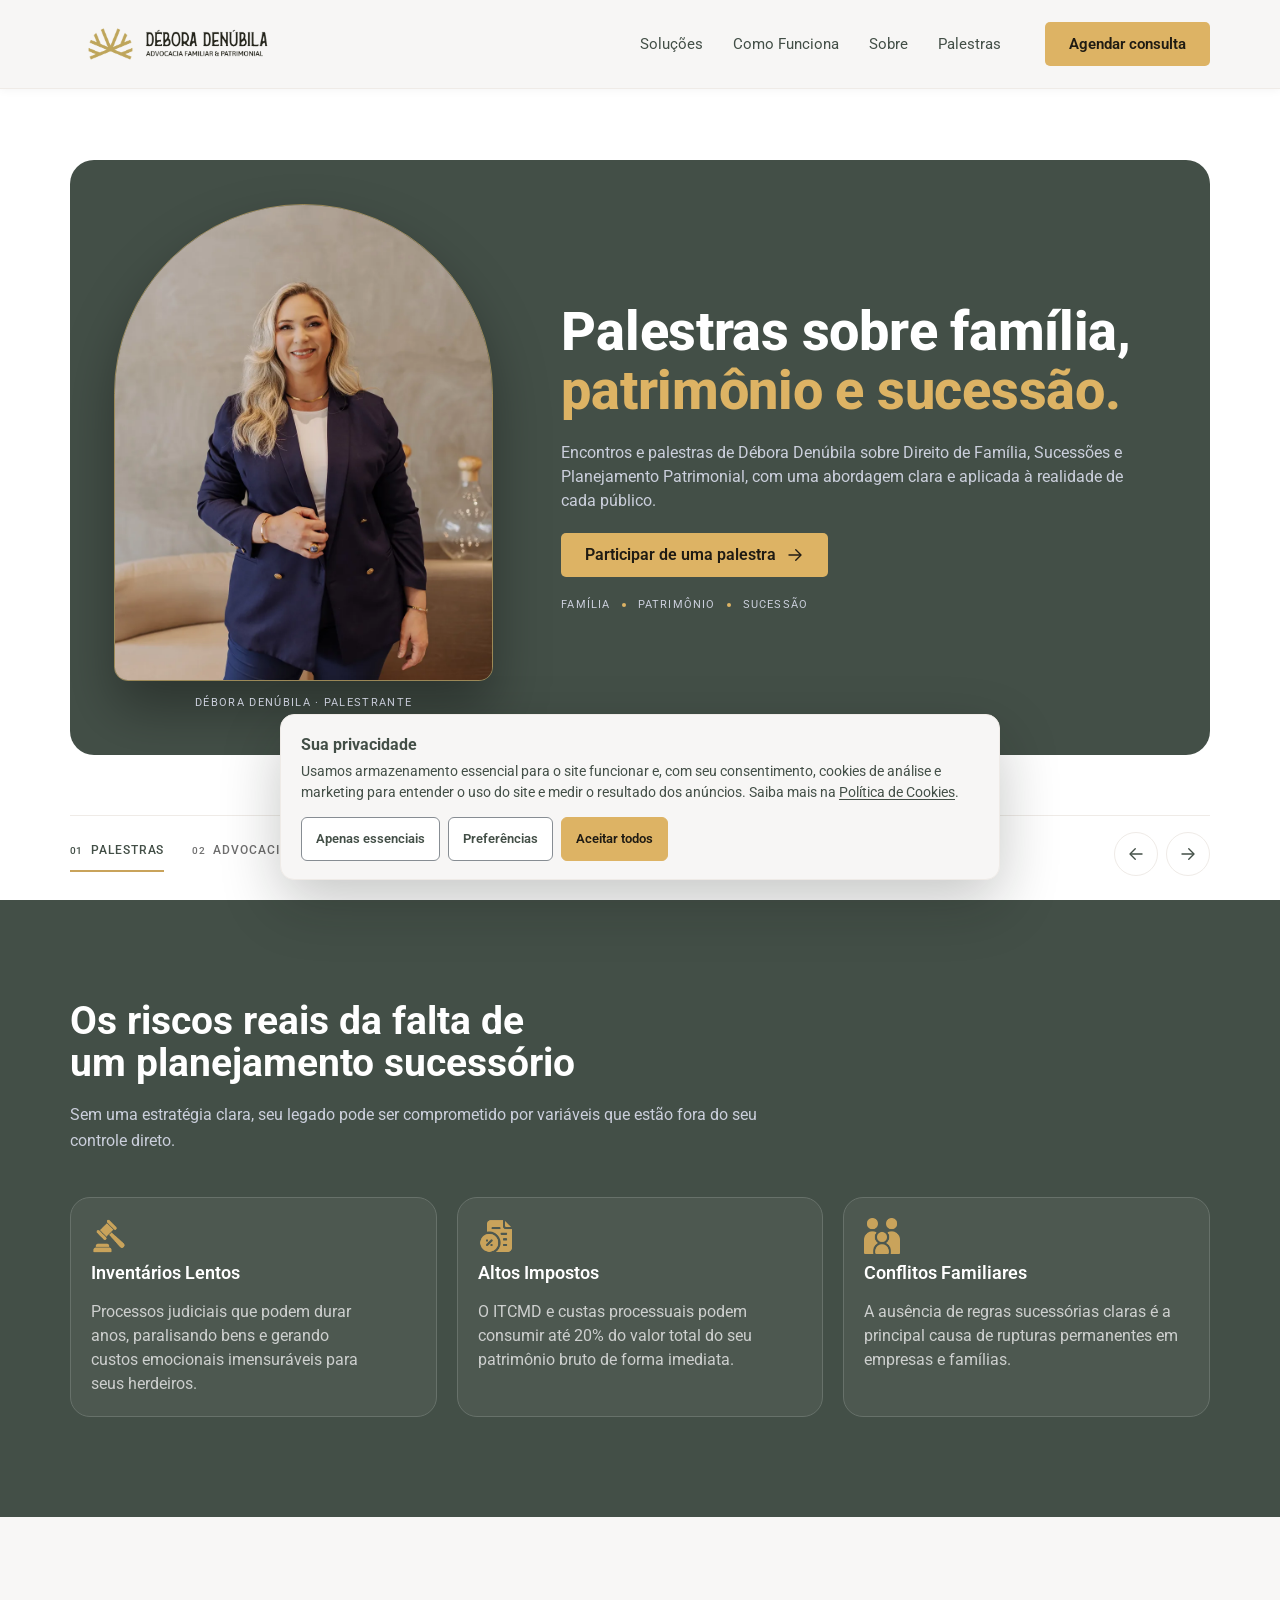
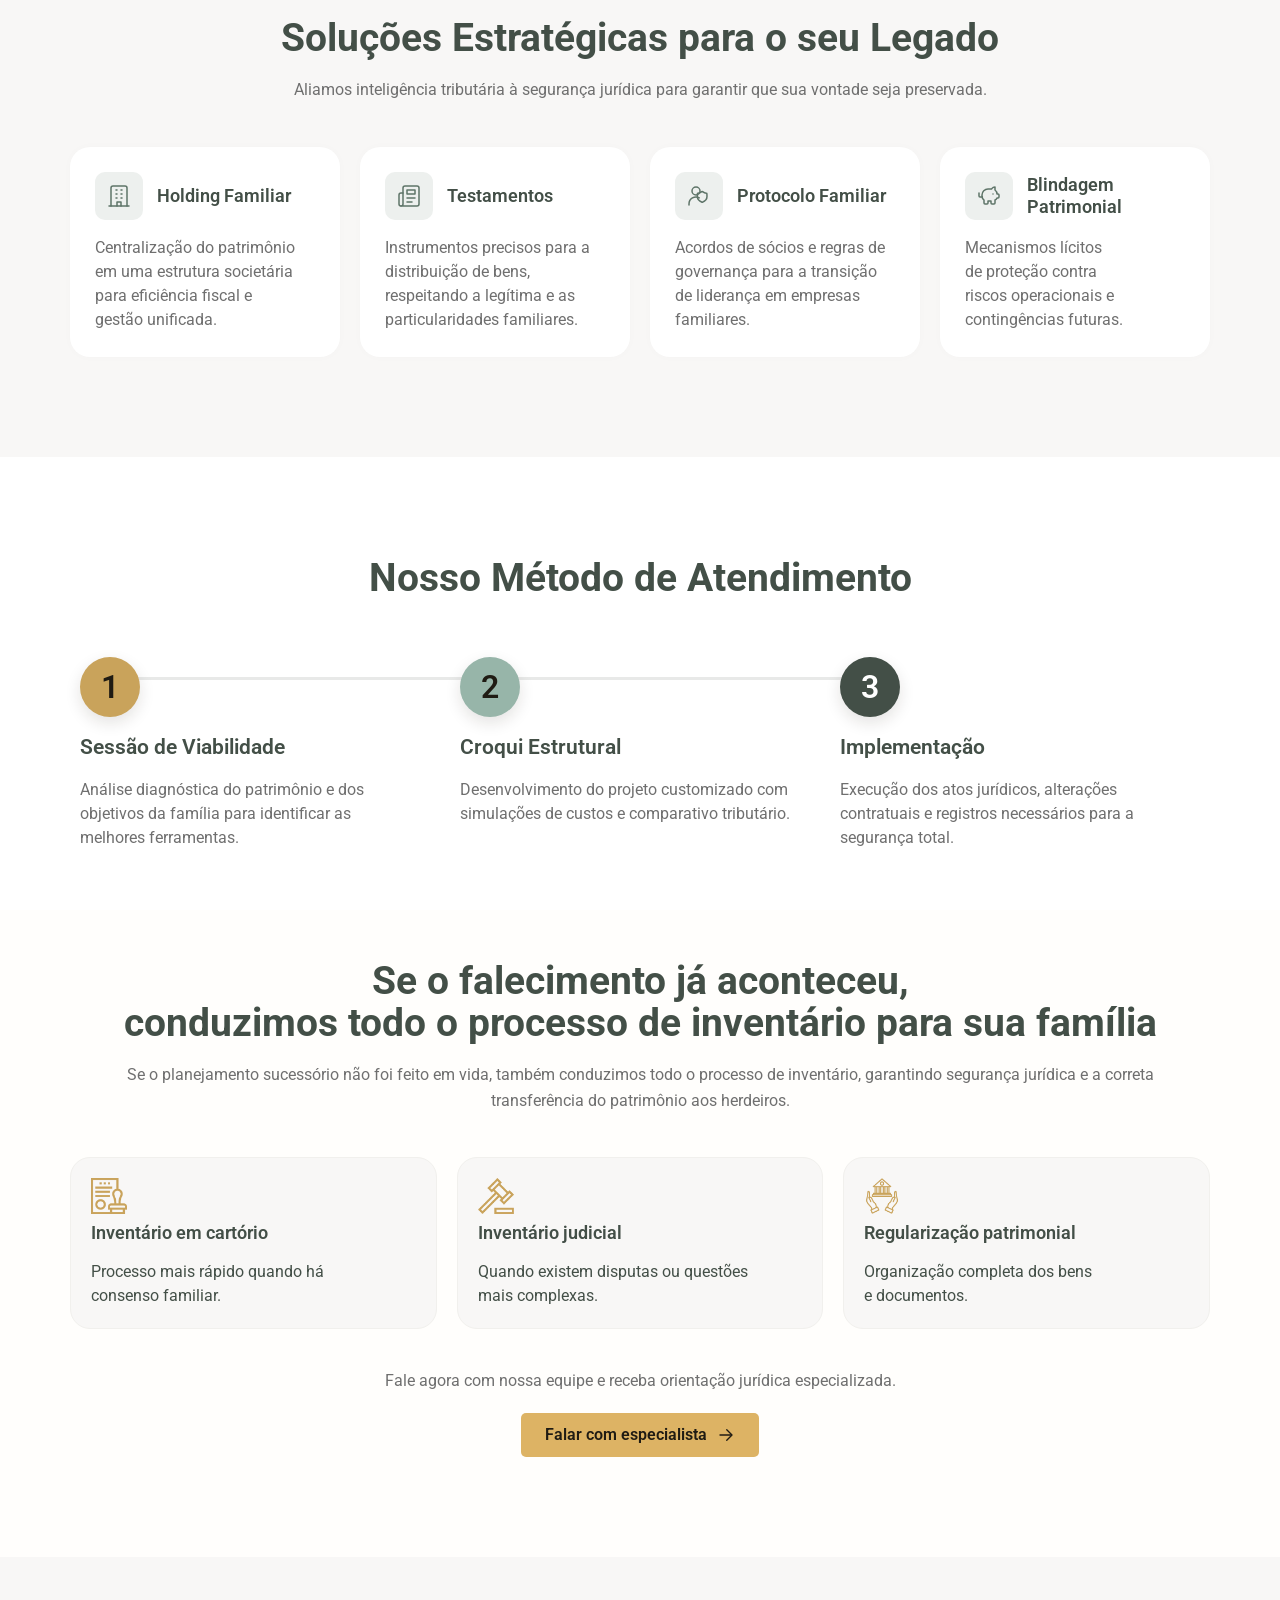
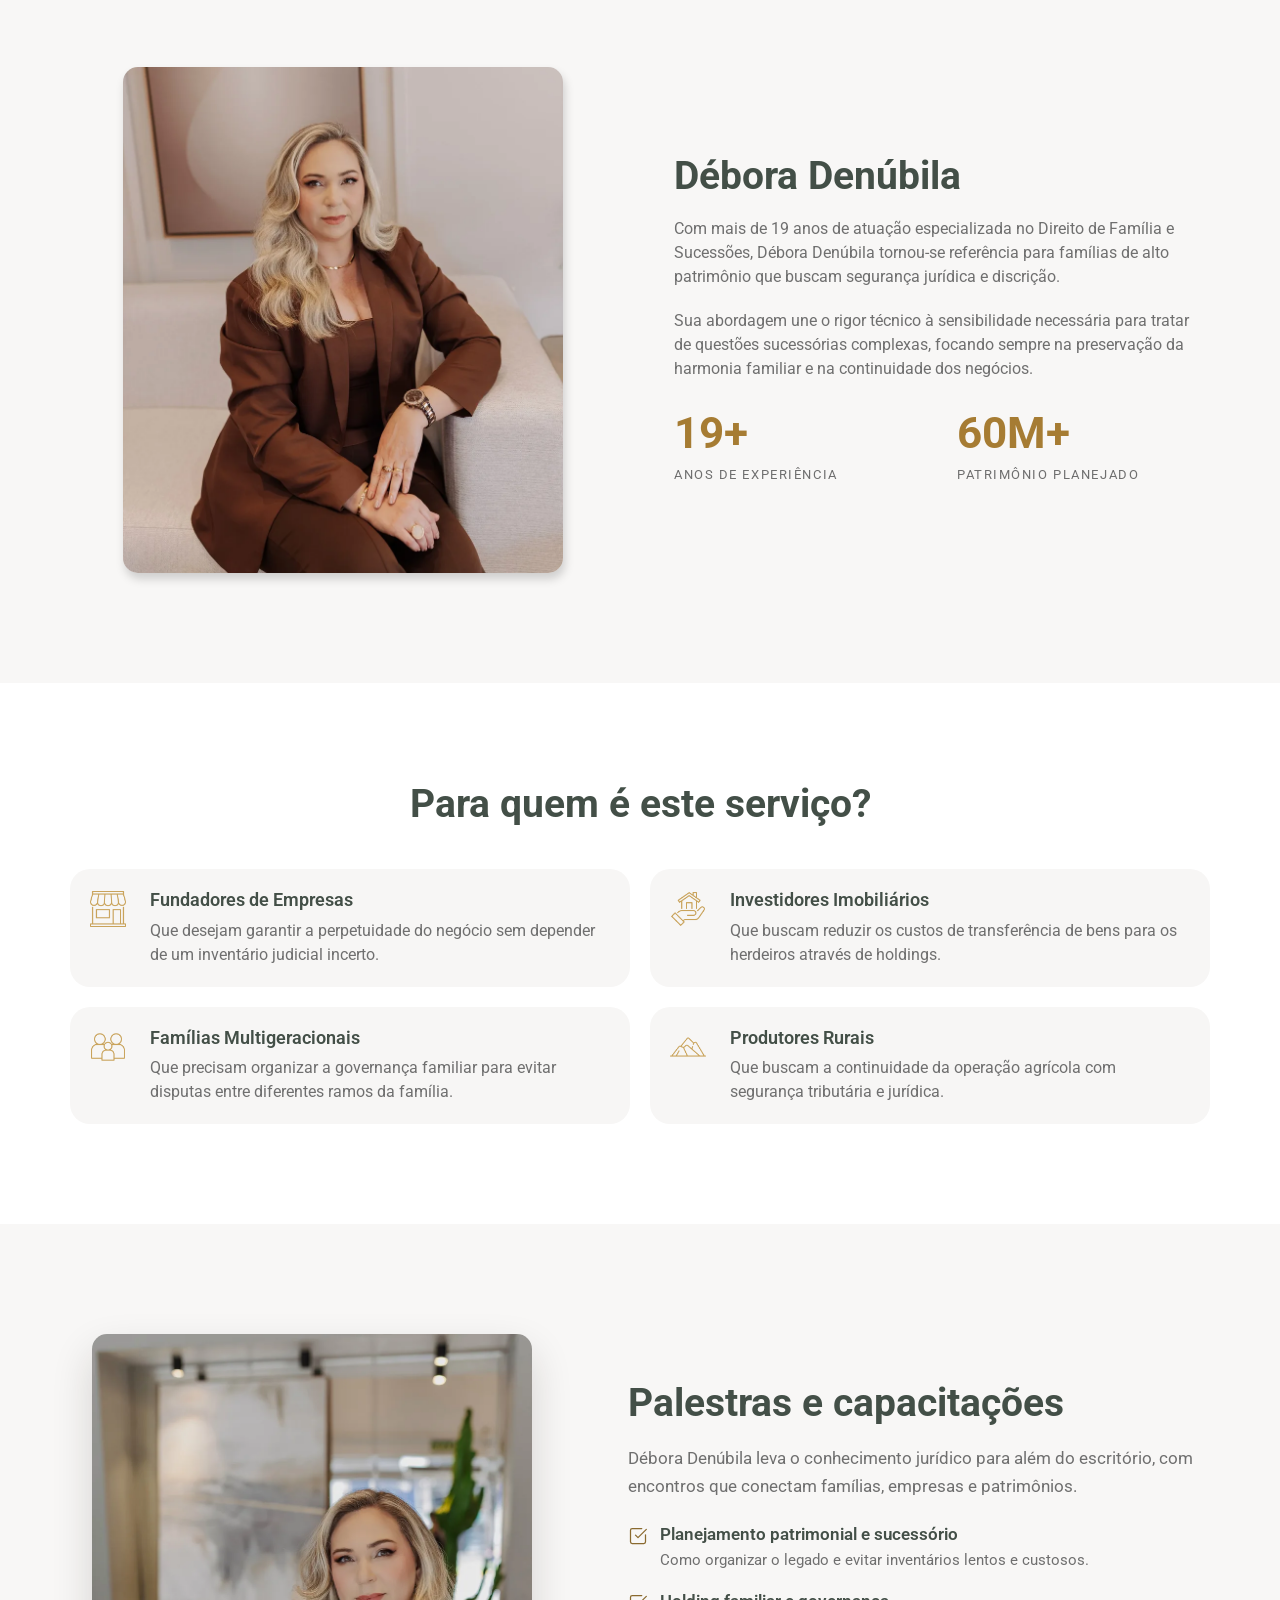
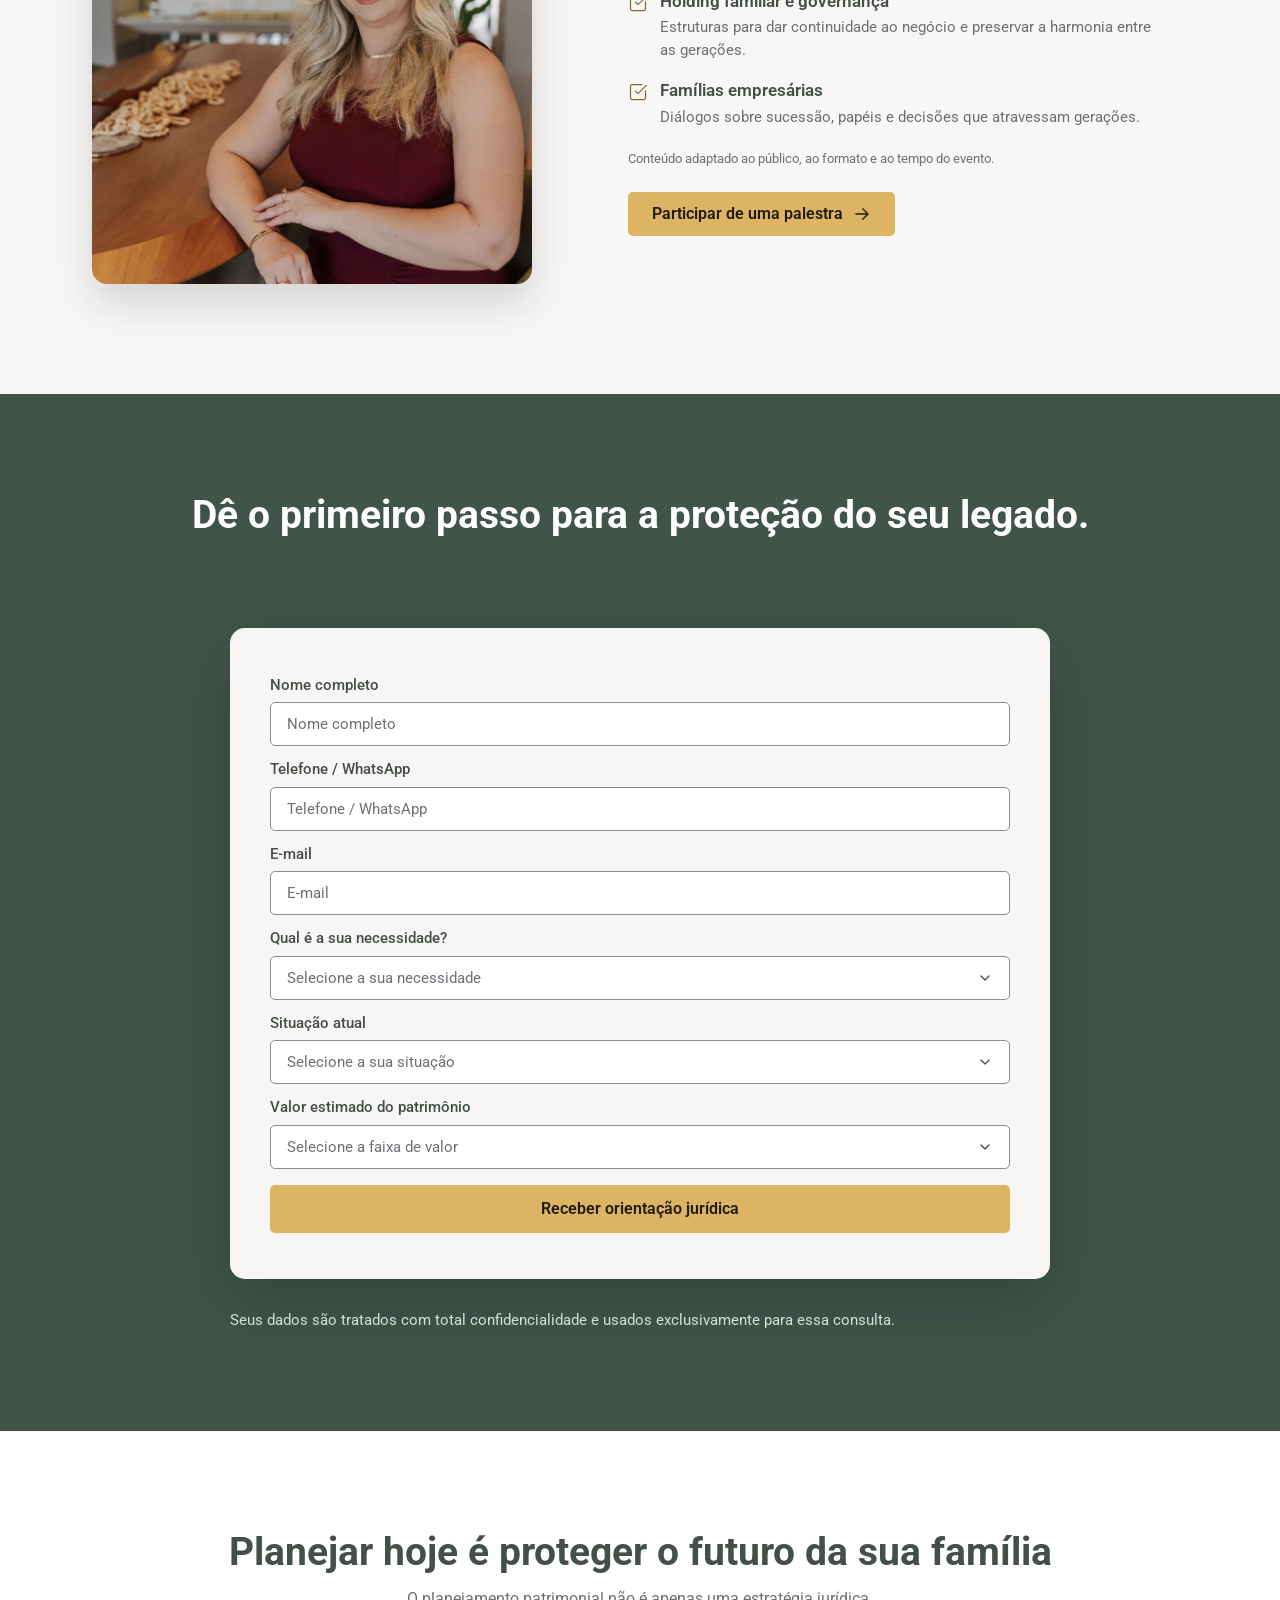
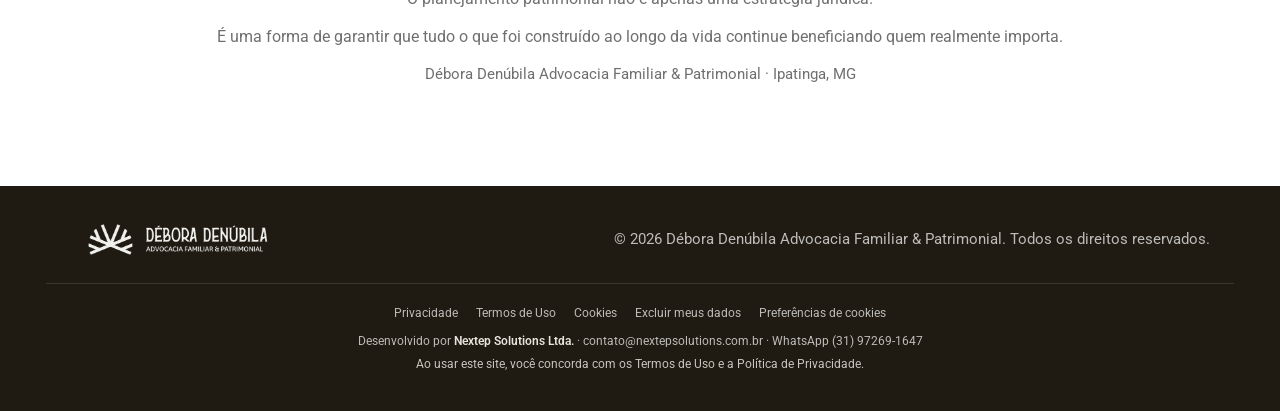
==== commit a2d78db9: "feat: adiciona Meta Pixel e evento Lead nas palestras" ====
--- a/index.html
+++ b/index.html
@@ -206,7 +206,11 @@
                     aplicada à realidade de cada público.
                   </p>
 
-                  <a class="btn" href="#palestras" data-necessidade="Quero participar de uma palestra">
+                  <a class="btn"
+                     href="https://chat.whatsapp.com/Cjyg97lM4QBKkZlG3AqeLC?s=cl&amp;p=a&amp;iam=2"
+                     target="_blank" rel="noopener noreferrer"
+                     data-meta-event="Lead" data-meta-content="Grupo de palestras"
+                     aria-label="Participar de uma palestra no WhatsApp (abre em nova aba)">
                     Participar de uma palestra
                     <svg class="icon" aria-hidden="true"><use href="#i-arrow-right"></use></svg>
                   </a>
@@ -583,7 +587,11 @@
 
           <p class="palestras__note">Conteúdo adaptado ao público, ao formato e ao tempo do evento.</p>
 
-          <a class="btn" href="#form" data-necessidade="Quero participar de uma palestra">
+          <a class="btn"
+             href="https://chat.whatsapp.com/Cjyg97lM4QBKkZlG3AqeLC?s=cl&amp;p=a&amp;iam=2"
+             target="_blank" rel="noopener noreferrer"
+             data-meta-event="Lead" data-meta-content="Grupo de palestras"
+             aria-label="Participar de uma palestra no WhatsApp (abre em nova aba)">
             Participar de uma palestra
             <svg class="icon" aria-hidden="true"><use href="#i-arrow-right"></use></svg>
           </a>
@@ -744,6 +752,7 @@
     </svg>
   </a>
 
+  <script src="assets/js/meta-pixel.js" defer></script>
   <script src="assets/js/consent.js" defer></script>
   <script src="assets/js/main.js" defer></script>
 </body>
